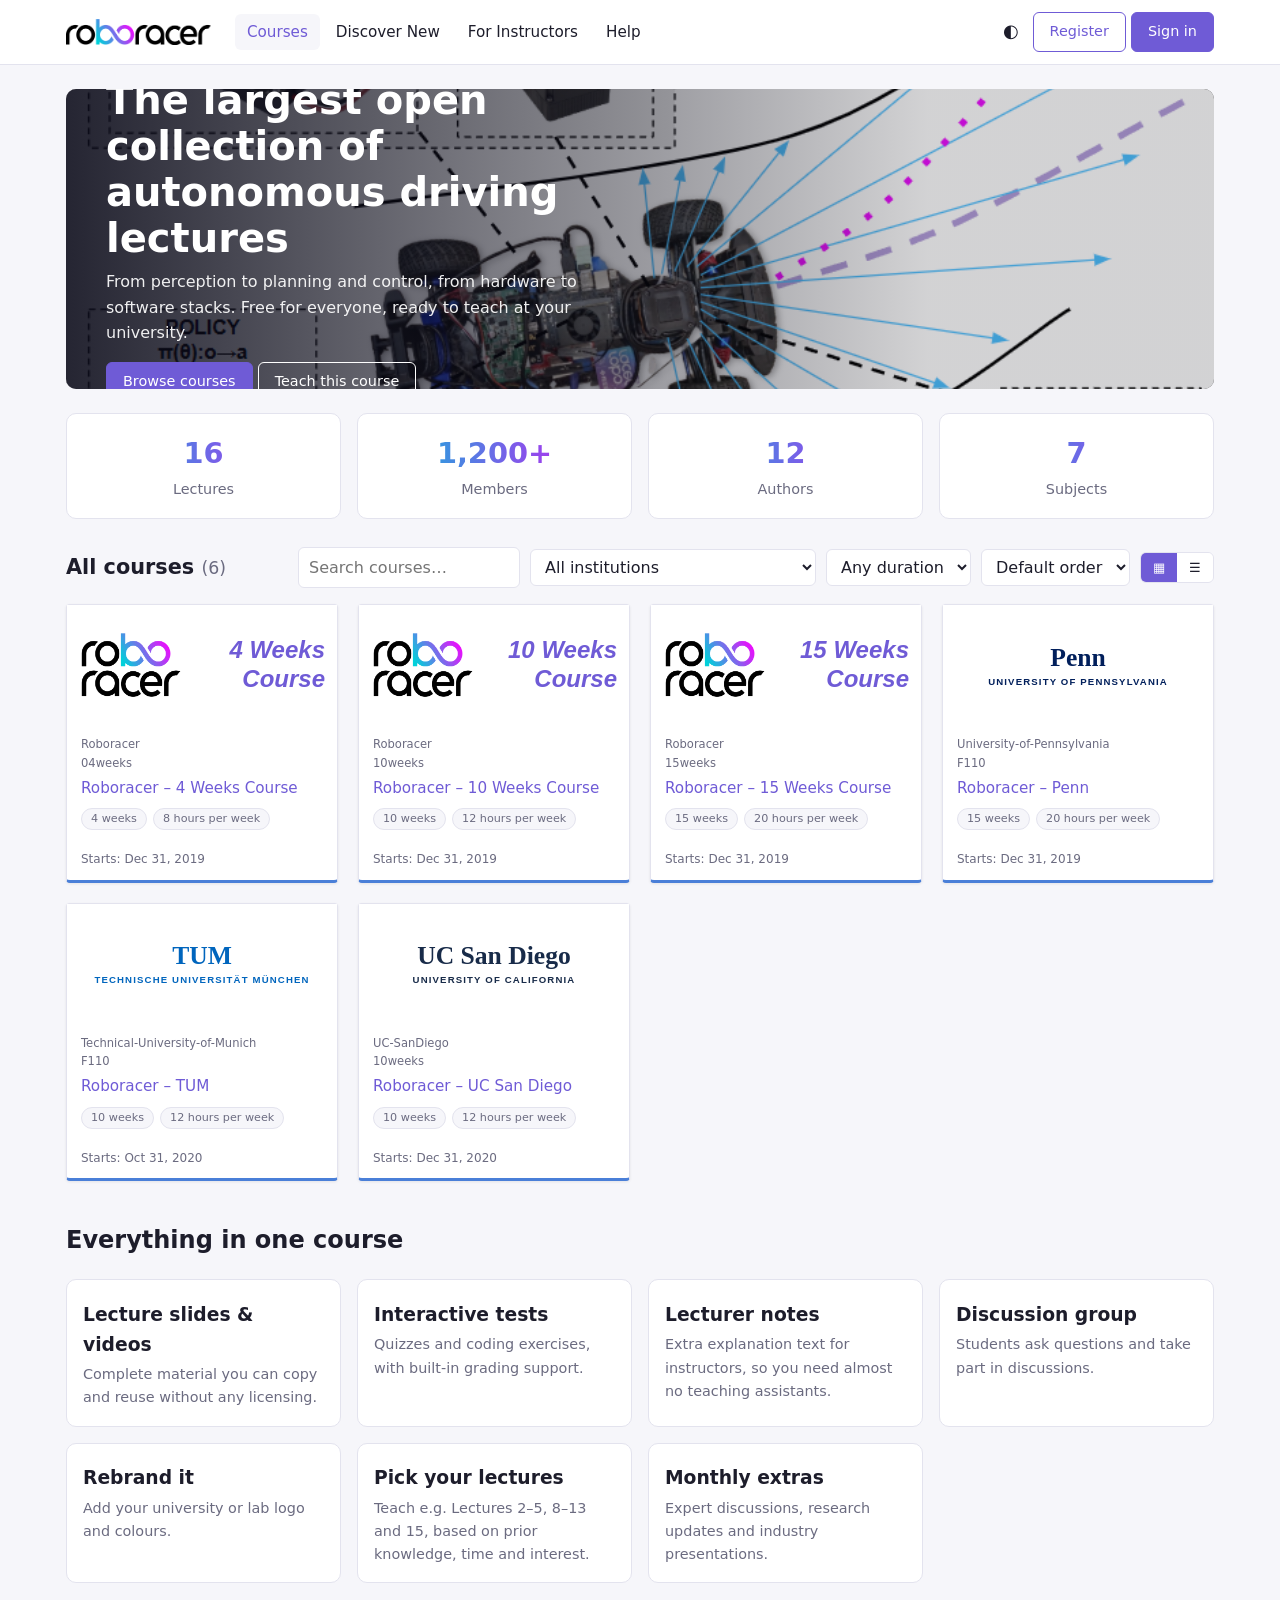
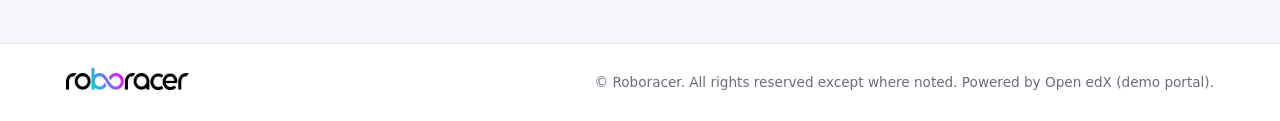
==== index.html @ 8826ccd7 "Add Roboracer LMS portal: catalog, course and instructor pages Co-Authored-By: Claude Sonnet 5 <nore" ====
<!doctype html>
<html lang="en">
<head>
<meta charset="utf-8">
<meta name="viewport" content="width=device-width,initial-scale=1">
<title>Roboracer Courses</title>
<meta name="description" content="Free, open autonomous driving lectures – perception, planning, control and the Roboracer vehicle.">
<link rel="icon" href="assets/logos/RoboRacer_SquareLogo.png">
<link rel="stylesheet" href="assets/css/style.css">
</head>
<body>
<main class="wrap">
  <section class="hero"><div class="hero-img">
    <img src="assets/car.png" alt="Roboracer 1/10th scale autonomous race car on a track">
    <div class="hero-text">
      <h1>The largest open collection of autonomous driving lectures</h1>
      <p>From perception to planning and control, from hardware to software stacks. Free for everyone, ready to teach at your university.</p>
      <div><a class="btn primary" href="#courses">Browse courses</a> <a class="btn" href="instructors.html">Teach this course</a></div>
    </div></div></section>

  <section class="stats" aria-label="Platform statistics">
    <div class="stat"><b data-n="16">0</b><span>Lectures</span></div>
    <div class="stat"><b data-n="1200">0</b><span>Members</span></div>
    <div class="stat"><b data-n="12">0</b><span>Authors</span></div>
    <div class="stat"><b data-n="7">0</b><span>Subjects</span></div>
  </section>

  <section id="courses">
    <div class="toolbar">
      <h2>All courses <small id="count" style="color:var(--muted);font-weight:400"></small></h2>
      <input id="q" type="search" placeholder="Search courses…" aria-label="Search courses">
      <select id="inst" aria-label="Institution"><option value="">All institutions</option></select>
      <select id="dur" aria-label="Duration"><option value="">Any duration</option><option>4</option><option>10</option><option>15</option></select>
      <select id="sort" aria-label="Sort"><option value="def">Default order</option><option value="az">Title A–Z</option><option value="new">Newest start</option></select>
      <div class="seg" role="group" aria-label="View"><button id="vgrid" class="on" title="Grid">▦</button><button id="vlist" title="List">☰</button></div>
    </div>
    <div class="grid" id="grid"></div>
  </section>

  <section class="sect" id="discover">
    <h2>Everything in one course</h2>
    <div class="features">
      <div class="feat"><h3>Lecture slides &amp; videos</h3><p>Complete material you can copy and reuse without any licensing.</p></div>
      <div class="feat"><h3>Interactive tests</h3><p>Quizzes and coding exercises, with built-in grading support.</p></div>
      <div class="feat"><h3>Lecturer notes</h3><p>Extra explanation text for instructors, so you need almost no teaching assistants.</p></div>
      <div class="feat"><h3>Discussion group</h3><p>Students ask questions and take part in discussions.</p></div>
      <div class="feat"><h3>Rebrand it</h3><p>Add your university or lab logo and colours.</p></div>
      <div class="feat"><h3>Pick your lectures</h3><p>Teach e.g. Lectures 2–5, 8–13 and 15, based on prior knowledge, time and interest.</p></div>
      <div class="feat"><h3>Monthly extras</h3><p>Expert discussions, research updates and industry presentations.</p></div>
    </div>
  </section>
</main>
<script src="assets/js/app.js"></script>
<script>
shell("courses");
const grid = $("#grid");
[...new Set(COURSES.map(c => c.org))].forEach(o => $("#inst").insertAdjacentHTML("beforeend", `<option>${o}</option>`));
const dateVal = c => new Date(c.starts).getTime();
function card(c) {
  return `<a class="card" href="course.html?id=${c.id}">${thumb(c)}
    <div class="body">${c.org}<br>${c.code}<span class="t">${c.title}</span>
      <div class="badges"><span class="badge">${c.weeks} weeks</span><span class="badge">${c.effort}</span></div></div>
    <div class="foot"><span>Starts: ${c.starts}</span></div></a>`;
}
function render() {
  const q = $("#q").value.toLowerCase(), i = $("#inst").value, d = $("#dur").value, s = $("#sort").value;
  let l = COURSES.filter(c => (!q || (c.title + c.org + c.blurb).toLowerCase().includes(q)) && (!i || c.org === i) && (!d || c.weeks == d));
  if (s === "az") l.sort((a, b) => a.title.localeCompare(b.title));
  if (s === "new") l.sort((a, b) => dateVal(b) - dateVal(a));
  grid.innerHTML = l.map(card).join("") || `<div class="empty">No courses match your filters.</div>`;
  $("#count").textContent = `(${l.length})`;
}
["q", "inst", "dur", "sort"].forEach(id => $("#" + id).addEventListener("input", render));
const view = v => { grid.classList.toggle("list", v === "list"); $("#vlist").classList.toggle("on", v === "list"); $("#vgrid").classList.toggle("on", v !== "list"); save("view", v); };
$("#vgrid").onclick = () => view("grid"); $("#vlist").onclick = () => view("list");
view(load("view") || "grid"); render();
// animated counters
const io = new IntersectionObserver(es => es.forEach(e => { if (!e.isIntersecting) return; io.unobserve(e.target);
  const n = +e.target.dataset.n; let k = 0; const step = () => { k = Math.min(n, k + Math.ceil(n / 40)); e.target.textContent = k.toLocaleString() + (n >= 1000 && k === n ? "+" : ""); if (k < n) requestAnimationFrame(step); }; step(); }));
$$("[data-n]").forEach(el => io.observe(el));
</script>
</body>
</html>
---- assets/css/style.css ----
:root{--bg:#f6f6fa;--card:#fff;--ink:#1d1d2b;--muted:#6b6b80;--accent:#6f5bd6;--accent2:#00c2d8;--line:#e3e3ee;--blue:#4a7fd8;--logo-filter:none}
@media(prefers-color-scheme:dark){:root:not([data-theme=light]){--bg:#14141d;--card:#1e1e2b;--ink:#ececf5;--muted:#9a9ab0;--line:#2f2f42;--accent:#9585f0;--logo-filter:invert(1) hue-rotate(180deg)}}
:root[data-theme=dark]{--bg:#14141d;--card:#1e1e2b;--ink:#ececf5;--muted:#9a9ab0;--line:#2f2f42;--accent:#9585f0;--logo-filter:invert(1) hue-rotate(180deg)}
*{box-sizing:border-box}html{scroll-behavior:smooth}
body{margin:0;font-family:Inter,system-ui,"Segoe UI",Roboto,sans-serif;background:var(--bg);color:var(--ink);line-height:1.6}
a{color:var(--accent);text-decoration:none}a:hover{text-decoration:underline}
.wrap{max-width:1180px;margin:0 auto;padding:0 16px}
header{background:var(--card);border-bottom:1px solid var(--line);position:sticky;top:0;z-index:20}
.nav{display:flex;align-items:center;gap:24px;height:64px}
.nav .logo img{height:26px;display:block;filter:var(--logo-filter)}
.nav nav{display:flex;gap:4px;flex:1}
.nav nav a{color:var(--ink);padding:6px 12px;border-radius:6px;font-size:.95rem}
.nav nav a.active,.nav nav a:hover{background:var(--bg);text-decoration:none;color:var(--accent)}
.auth{display:flex;gap:8px;align-items:center}
.btn{display:inline-block;border:1px solid var(--accent);color:var(--accent);background:transparent;padding:7px 16px;border-radius:6px;font:inherit;font-size:.9rem;cursor:pointer}
.btn:hover{text-decoration:none;background:var(--bg)}
.btn.primary{background:var(--accent);color:#fff}.btn.primary:hover{opacity:.9;background:var(--accent)}
.icon-btn{border:0;background:none;font-size:1.1rem;cursor:pointer;color:var(--ink)}
.menu-toggle{display:none}
.hero{margin:24px 0}
.hero-img{position:relative;border-radius:10px;overflow:hidden;background:#222}
.hero-img img{width:100%;height:300px;object-fit:cover;display:block;opacity:.9}
.hero-text{position:absolute;inset:0;display:flex;flex-direction:column;justify-content:center;align-items:flex-start;padding:0 40px;color:#fff;background:linear-gradient(90deg,rgba(10,10,25,.88),rgba(10,10,25,.1) 75%)}
.hero-text h1{margin:0 0 8px;font-size:clamp(1.5rem,4vw,2.5rem);line-height:1.15;max-width:560px}
.hero-text p{margin:0 0 16px;max-width:520px;opacity:.92}
.hero-text .btn{color:#fff;border-color:#fff}
.hero-text .btn.primary{background:var(--accent);border-color:var(--accent)}
.stats{display:grid;grid-template-columns:repeat(4,1fr);gap:16px;margin:24px 0}
.stat{background:var(--card);border:1px solid var(--line);border-radius:10px;padding:16px;text-align:center}
.stat b{display:block;font-size:1.8rem;background:linear-gradient(90deg,var(--accent2),#d612f5);-webkit-background-clip:text;background-clip:text;color:transparent}
.stat span{color:var(--muted);font-size:.9rem}
.toolbar{display:flex;flex-wrap:wrap;gap:10px;align-items:center;margin:28px 0 16px}
.toolbar h2{margin:0;flex:1 1 200px;font-size:1.3rem}
input,select,textarea{font:inherit;color:var(--ink);background:var(--card);border:1px solid var(--line);border-radius:6px;padding:7px 10px}
.seg{display:flex;border:1px solid var(--line);border-radius:6px;overflow:hidden}
.seg button{border:0;background:var(--card);color:var(--ink);padding:7px 12px;cursor:pointer}
.seg button.on{background:var(--accent);color:#fff}
.grid{display:grid;grid-template-columns:repeat(auto-fill,minmax(250px,1fr));gap:20px}
.card{background:var(--card);border:1px solid var(--line);border-bottom:3px solid var(--blue);border-radius:4px;display:flex;flex-direction:column;min-height:270px;box-shadow:0 1px 3px rgba(0,0,0,.08);transition:transform .15s,box-shadow .15s;color:var(--ink)}
.card:hover{transform:translateY(-3px);box-shadow:0 8px 20px rgba(0,0,0,.14);text-decoration:none}
.thumb{height:120px;display:flex;align-items:center;justify-content:space-between;padding:8px 12px;overflow:hidden;background:#fff;color:#6f5bd6}
.thumb img{height:104px;width:104px;object-fit:contain}
.thumb .weeks{font:italic 600 1.5rem Montserrat,Inter,sans-serif;text-align:right;line-height:1.2}
.wm{font:700 1.6rem Georgia,serif;width:100%;text-align:center;line-height:1.1}
.wm small{display:block;font:600 .6rem Inter,sans-serif;letter-spacing:.12em;text-transform:uppercase;margin-top:4px}
.body{padding:10px 14px;flex:1;font-size:.72rem;color:var(--muted)}
.body .t{display:block;font-size:.95rem;color:var(--accent);margin-top:4px}
.badges{display:flex;gap:6px;flex-wrap:wrap;margin-top:8px}
.badge{background:var(--bg);border:1px solid var(--line);border-radius:99px;padding:1px 9px;font-size:.7rem}
.foot{padding:10px 14px;font-size:.75rem;color:var(--muted);display:flex;justify-content:space-between}
.grid.list{grid-template-columns:1fr}
.grid.list .card{flex-direction:row;min-height:0;align-items:center}
.grid.list .thumb{width:230px;height:90px;flex:none}.grid.list .thumb img{height:80px;width:80px}
.grid.list .body{flex:1}
.empty{grid-column:1/-1;text-align:center;color:var(--muted);padding:40px}
.sect{margin:40px 0}
.features{display:grid;grid-template-columns:repeat(auto-fit,minmax(220px,1fr));gap:16px}
.feat{background:var(--card);border:1px solid var(--line);border-radius:10px;padding:16px}.feat h3{margin:.2em 0}.feat p{margin:0;color:var(--muted);font-size:.9rem}
.panel{background:var(--card);border:1px solid var(--line);border-radius:10px;padding:20px}
.coursehead{display:flex;gap:24px;align-items:center;justify-content:space-between;flex-wrap:wrap;background:var(--card);border:1px solid var(--line);border-radius:6px;padding:20px;margin-top:20px}
.coursehead h1{margin:0}.coursehead .thumb{border-radius:6px;min-width:260px;justify-content:center}
.layout{display:grid;grid-template-columns:1fr 300px;gap:32px;margin:24px 0}
.tabs{display:flex;gap:4px;border-bottom:1px solid var(--line);margin-bottom:20px;flex-wrap:wrap}
.tabs button{border:0;background:none;color:var(--muted);padding:10px 16px;cursor:pointer;font:inherit;border-bottom:2px solid transparent}
.tabs button.on{color:var(--accent);border-color:var(--accent)}
.tabpane{display:none}.tabpane.on{display:block}
.side dl{margin:0}.side dt{color:var(--muted);font-size:.8rem;margin-top:12px}.side dd{margin:0;font-weight:600}
.acc{border:1px solid var(--line);border-radius:6px;background:var(--card);margin-bottom:8px}
.acc>button{width:100%;text-align:left;border:0;background:none;color:var(--ink);font:inherit;font-weight:600;padding:12px 14px;cursor:pointer;display:flex;justify-content:space-between;gap:12px;align-items:center}
.acc>button::after{content:"\25BE";transition:transform .2s;color:var(--muted)}
.acc.open>button::after{transform:rotate(180deg)}
.acc .in{display:none;padding:0 14px 12px}.acc.open .in{display:block}
.acc ul{margin:0;padding:0;list-style:none}.acc li{padding:6px 0;border-top:1px solid var(--line);display:flex;justify-content:space-between;gap:8px;font-size:.92rem}
.acc li small{color:var(--muted)}
.staff{display:flex;gap:16px;margin-bottom:16px}
.avatar{flex:none;width:72px;height:72px;border-radius:8px;background:linear-gradient(135deg,var(--accent2),#d612f5);color:#fff;display:grid;place-items:center;font-weight:700;font-size:1.3rem}
.staff p{margin:.2em 0;font-size:.9rem;color:var(--muted)}
.progress{height:8px;background:var(--line);border-radius:99px;overflow:hidden}.progress i{display:block;height:100%;background:linear-gradient(90deg,var(--accent2),#d612f5)}
.steps{counter-reset:s}.steps .acc>button::before{counter-increment:s;content:counter(s);background:var(--accent);color:#fff;border-radius:50%;width:26px;height:26px;display:grid;place-items:center;flex:none;font-size:.85rem}
.steps .acc>button{justify-content:flex-start}.steps .acc>button::after{margin-left:auto}
pre.mail{white-space:pre-wrap;background:var(--bg);border:1px solid var(--line);border-radius:6px;padding:14px;font:inherit;font-size:.9rem}
.modal{position:fixed;inset:0;background:rgba(0,0,0,.5);display:none;place-items:center;z-index:50;padding:16px}.modal.open{display:grid}
.modal form{background:var(--card);border-radius:10px;padding:24px;width:100%;max-width:380px;display:grid;gap:10px}
.modal h3{margin:0}.modal label{font-size:.85rem;color:var(--muted)}.modal input{width:100%}
.toast{position:fixed;bottom:20px;left:50%;transform:translateX(-50%);background:#222;color:#fff;padding:10px 18px;border-radius:8px;opacity:0;pointer-events:none;transition:opacity .2s;z-index:60}.toast.show{opacity:1}
footer{border-top:1px solid var(--line);margin-top:60px;padding:24px 0;color:var(--muted);font-size:.85rem;background:var(--card)}
footer .wrap{display:flex;justify-content:space-between;gap:12px;flex-wrap:wrap;align-items:center}
footer img{height:22px;filter:var(--logo-filter)}
@media(max-width:800px){.stats{grid-template-columns:repeat(2,1fr)}.layout{grid-template-columns:1fr}.menu-toggle{display:block}
.nav nav{display:none;position:absolute;top:64px;left:0;right:0;background:var(--card);flex-direction:column;padding:8px 16px;border-bottom:1px solid var(--line)}.nav nav.open{display:flex}.nav .auth{margin-left:auto}
.hero-text{padding:0 20px}.grid.list .card{flex-direction:column;align-items:stretch}.grid.list .thumb{width:auto}}
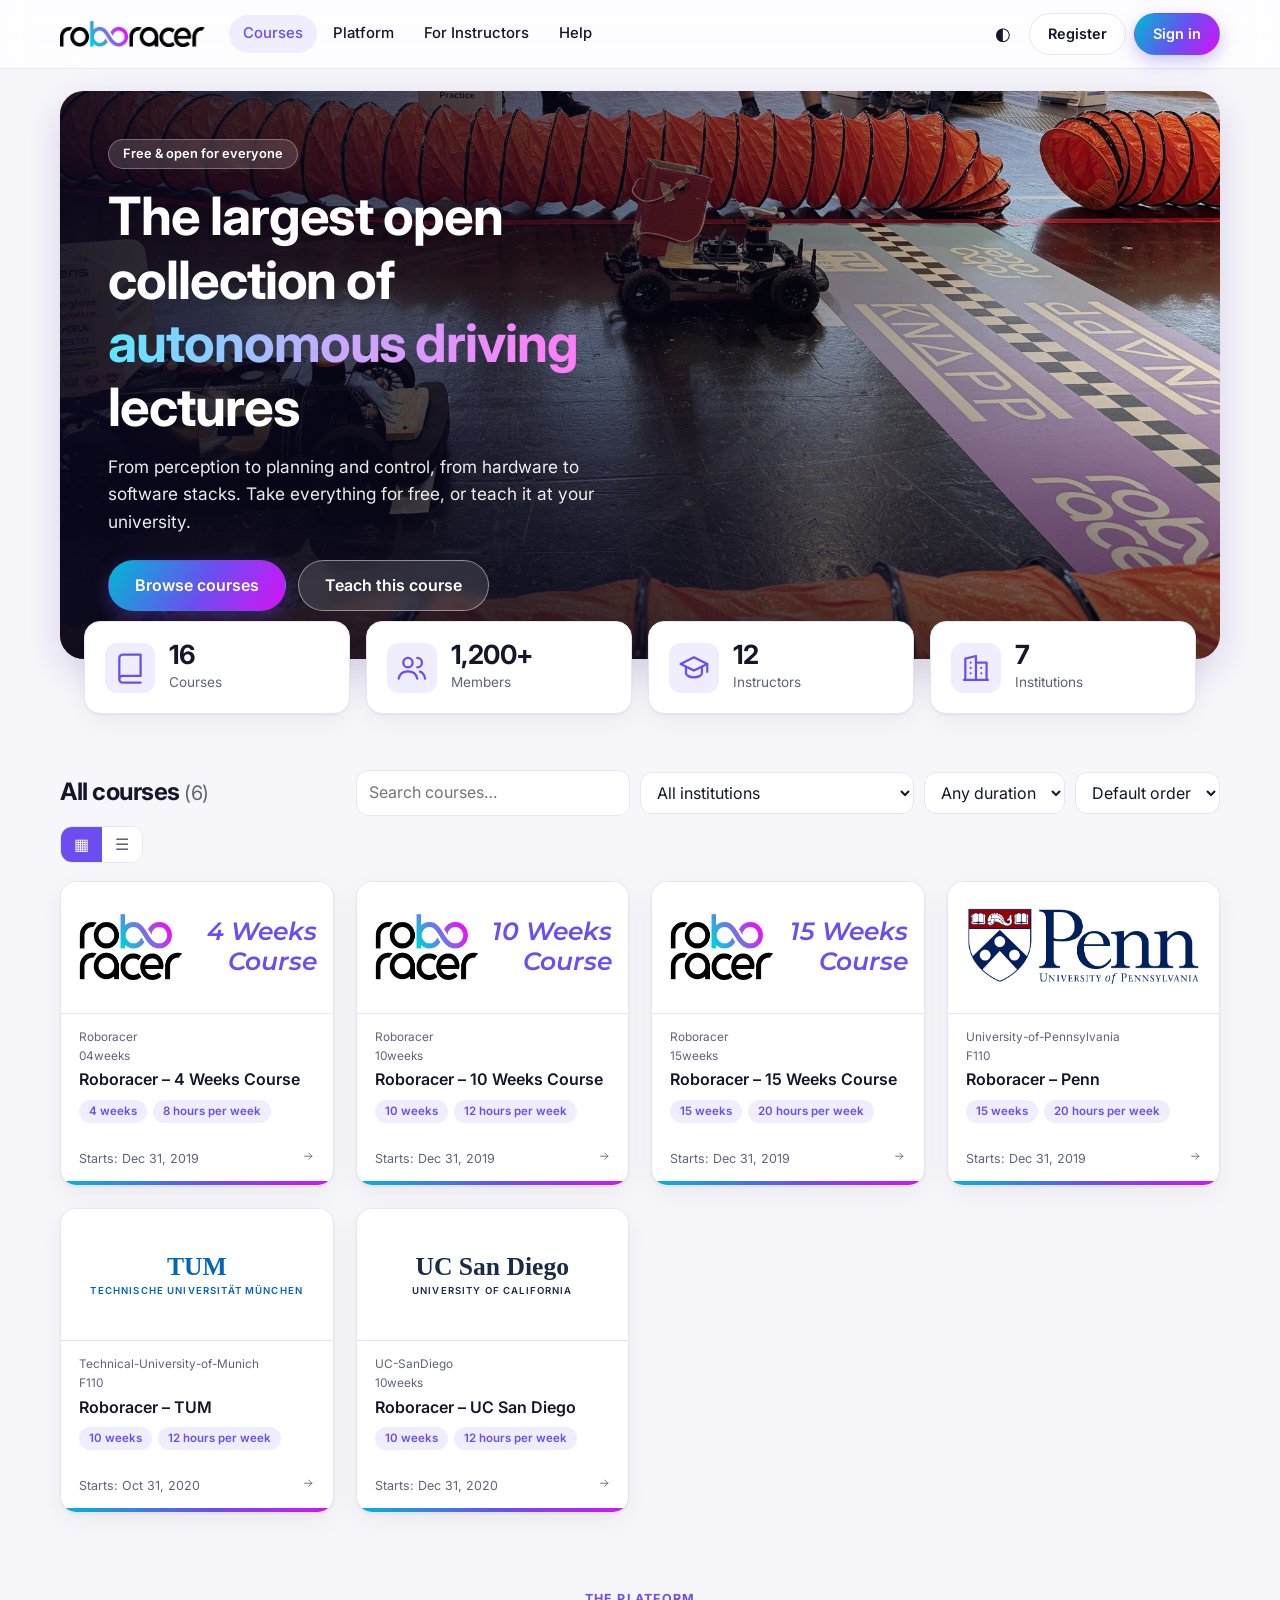
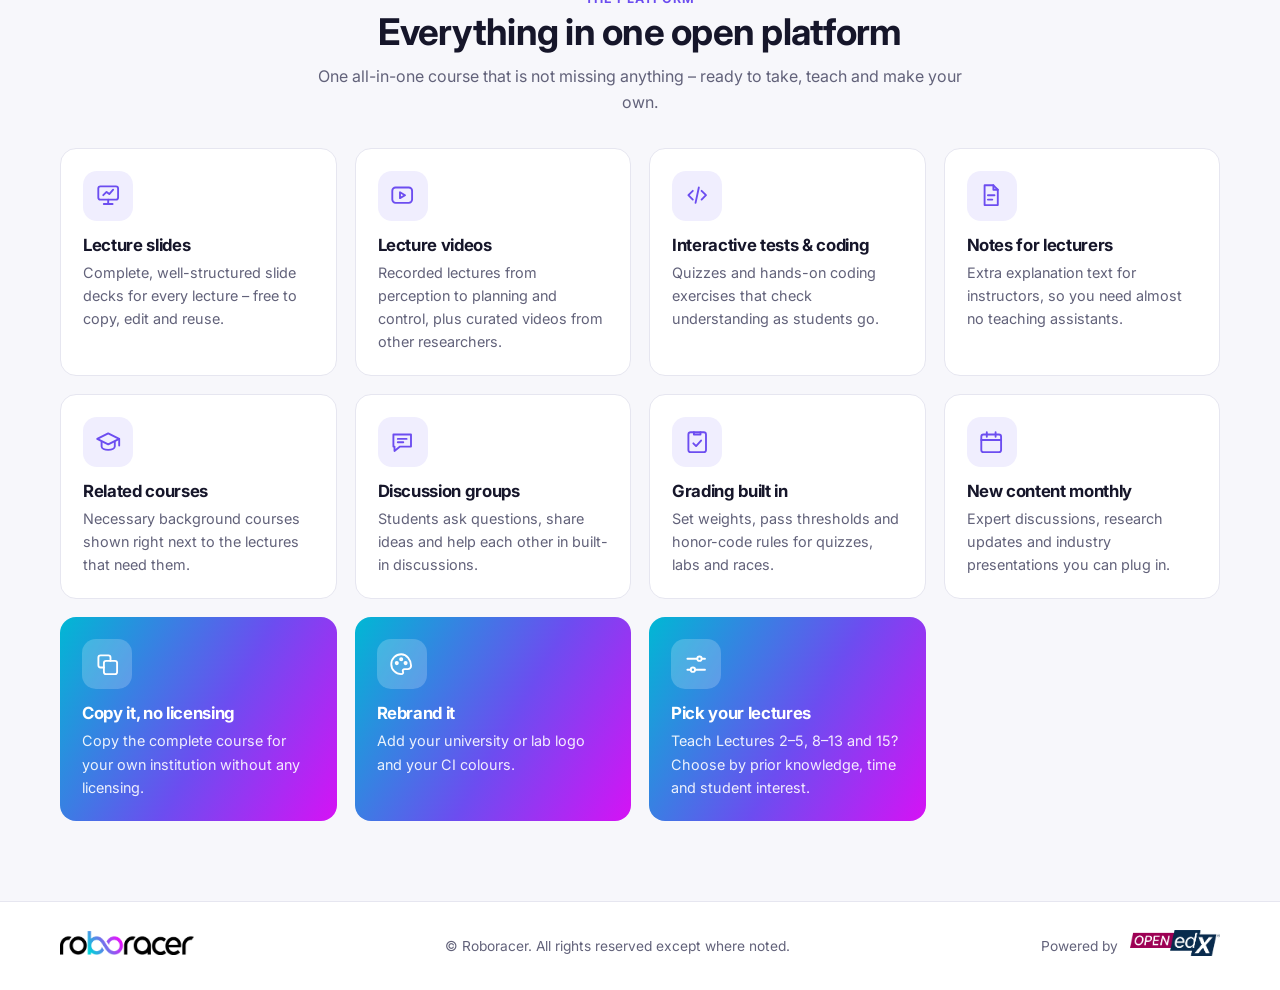
==== commit e274bbf1: "Modernize design; new instructor guide + planner dashboard; role-based sign-in; assets Co-Authored-B" ====
--- a/index.html
+++ b/index.html
@@ -6,23 +6,29 @@
 <title>Roboracer Courses</title>
 <meta name="description" content="Free, open autonomous driving lectures – perception, planning, control and the Roboracer vehicle.">
 <link rel="icon" href="assets/logos/RoboRacer_SquareLogo.png">
+<link rel="preconnect" href="https://fonts.googleapis.com"><link rel="preconnect" href="https://fonts.gstatic.com" crossorigin>
+<link href="https://fonts.googleapis.com/css2?family=Inter:wght@400;500;600;700;800&family=Montserrat:ital,wght@1,600&display=swap" rel="stylesheet">
 <link rel="stylesheet" href="assets/css/style.css">
 </head>
 <body>
 <main class="wrap">
   <section class="hero"><div class="hero-img">
-    <img src="assets/car.png" alt="Roboracer 1/10th scale autonomous race car on a track">
     <div class="hero-text">
-      <h1>The largest open collection of autonomous driving lectures</h1>
-      <p>From perception to planning and control, from hardware to software stacks. Free for everyone, ready to teach at your university.</p>
-      <div><a class="btn primary" href="#courses">Browse courses</a> <a class="btn" href="instructors.html">Teach this course</a></div>
+      <span class="eyebrow">Free &amp; open for everyone</span>
+      <h1>The largest open collection of <span>autonomous driving</span> lectures</h1>
+      <p>From perception to planning and control, from hardware to software stacks. Take everything for free, or teach it at your university.</p>
+      <div class="row"><a class="btn primary lg" href="#courses">Browse courses</a><a class="btn ghost lg" href="instructors.html">Teach this course</a></div>
     </div></div></section>
 
   <section class="stats" aria-label="Platform statistics">
-    <div class="stat"><b data-n="16">0</b><span>Lectures</span></div>
-    <div class="stat"><b data-n="1200">0</b><span>Members</span></div>
-    <div class="stat"><b data-n="12">0</b><span>Authors</span></div>
-    <div class="stat"><b data-n="7">0</b><span>Subjects</span></div>
+    <div class="stat"><div><b data-n="16">0</b><span>Courses</span></div></div>
+    <div class="stat"><div><b data-n="1200">0</b><span>Members</span></div></div>
+    <div class="stat"><div><b data-n="12">0</b><span>Instructors</span></div></div>
+    <div class="stat"><div><b data-n="7">0</b><span>Institutions</span></div></div>
+  </section>
+
+  <section id="mycourses" hidden style="margin-top:56px">
+    <h2 style="margin:0 0 16px;font-size:1.5rem">My courses</h2><div class="mc" id="mc"></div>
   </section>
 
   <section id="courses">
@@ -30,41 +36,48 @@
       <h2>All courses <small id="count" style="color:var(--muted);font-weight:400"></small></h2>
       <input id="q" type="search" placeholder="Search courses…" aria-label="Search courses">
       <select id="inst" aria-label="Institution"><option value="">All institutions</option></select>
-      <select id="dur" aria-label="Duration"><option value="">Any duration</option><option>4</option><option>10</option><option>15</option></select>
+      <select id="dur" aria-label="Duration"><option value="">Any duration</option><option value="4">4 weeks</option><option value="10">10 weeks</option><option value="15">15 weeks</option></select>
       <select id="sort" aria-label="Sort"><option value="def">Default order</option><option value="az">Title A–Z</option><option value="new">Newest start</option></select>
-      <div class="seg" role="group" aria-label="View"><button id="vgrid" class="on" title="Grid">▦</button><button id="vlist" title="List">☰</button></div>
+      <div class="seg" role="group" aria-label="View"><button id="vgrid" class="on" title="Grid view" aria-label="Grid view">▦</button><button id="vlist" title="List view" aria-label="List view">☰</button></div>
     </div>
     <div class="grid" id="grid"></div>
   </section>
 
   <section class="sect" id="discover">
-    <h2>Everything in one course</h2>
-    <div class="features">
-      <div class="feat"><h3>Lecture slides &amp; videos</h3><p>Complete material you can copy and reuse without any licensing.</p></div>
-      <div class="feat"><h3>Interactive tests</h3><p>Quizzes and coding exercises, with built-in grading support.</p></div>
-      <div class="feat"><h3>Lecturer notes</h3><p>Extra explanation text for instructors, so you need almost no teaching assistants.</p></div>
-      <div class="feat"><h3>Discussion group</h3><p>Students ask questions and take part in discussions.</p></div>
-      <div class="feat"><h3>Rebrand it</h3><p>Add your university or lab logo and colours.</p></div>
-      <div class="feat"><h3>Pick your lectures</h3><p>Teach e.g. Lectures 2–5, 8–13 and 15, based on prior knowledge, time and interest.</p></div>
-      <div class="feat"><h3>Monthly extras</h3><p>Expert discussions, research updates and industry presentations.</p></div>
-    </div>
+    <div class="sect-head"><span class="kicker">The platform</span><h2>Everything in one open platform</h2>
+      <p>One all-in-one course that is not missing anything – ready to take, teach and make your own.</p></div>
+    <div class="features" id="features"></div>
   </section>
 </main>
 <script src="assets/js/app.js"></script>
 <script>
 shell("courses");
+const STATS = ["book", "users", "cap", "building"];
+$$(".stat").forEach((s, i) => s.insertAdjacentHTML("afterbegin", ic(STATS[i])));
+const FEATS = [
+  ["slides", "Lecture slides", "Complete, well-structured slide decks for every lecture – free to copy, edit and reuse."],
+  ["video", "Lecture videos", "Recorded lectures from perception to planning and control, plus curated videos from other researchers."],
+  ["code", "Interactive tests & coding", "Quizzes and hands-on coding exercises that check understanding as students go."],
+  ["notes", "Notes for lecturers", "Extra explanation text for instructors, so you need almost no teaching assistants."],
+  ["cap", "Related courses", "Necessary background courses shown right next to the lectures that need them."],
+  ["chat", "Discussion groups", "Students ask questions, share ideas and help each other in built-in discussions."],
+  ["grade", "Grading built in", "Set weights, pass thresholds and honor-code rules for quizzes, labs and races."],
+  ["calendar", "New content monthly", "Expert discussions, research updates and industry presentations you can plug in."],
+];
+const HL = [["copy", "Copy it, no licensing", "Copy the complete course for your own institution without any licensing."], ["palette", "Rebrand it", "Add your university or lab logo and your CI colours."], ["sliders", "Pick your lectures", "Teach Lectures 2–5, 8–13 and 15? Choose by prior knowledge, time and student interest."]];
+$("#features").innerHTML = FEATS.map(f => `<div class="feat"><div class="ico">${ic(f[0])}</div><h3>${f[1]}</h3><p>${f[2]}</p></div>`).join("") +
+  HL.map(f => `<div class="feat hl"><div class="ico">${ic(f[0])}</div><h3>${f[1]}</h3><p>${f[2]}</p></div>`).join("");
+
 const grid = $("#grid");
-[...new Set(COURSES.map(c => c.org))].forEach(o => $("#inst").insertAdjacentHTML("beforeend", `<option>${o}</option>`));
+[...new Set(COURSES.map(c => c.org))].forEach(o => $("#inst").insertAdjacentHTML("beforeend", `<option value="${o}">${o.replace(/-/g, " ")}</option>`));
 const dateVal = c => new Date(c.starts).getTime();
-function card(c) {
-  return `<a class="card" href="course.html?id=${c.id}">${thumb(c)}
-    <div class="body">${c.org}<br>${c.code}<span class="t">${c.title}</span>
-      <div class="badges"><span class="badge">${c.weeks} weeks</span><span class="badge">${c.effort}</span></div></div>
-    <div class="foot"><span>Starts: ${c.starts}</span></div></a>`;
-}
+const card = c => `<a class="card" href="course.html?id=${c.id}">${thumb(c)}
+  <div class="body">${c.org}<br>${c.code}<span class="t">${c.title}</span>
+    <div class="badges"><span class="badge">${c.weeks} weeks</span><span class="badge">${c.effort}</span></div></div>
+  <div class="foot"><span>Starts: ${c.starts}</span><span>${ic("arrow")}</span></div></a>`;
 function render() {
   const q = $("#q").value.toLowerCase(), i = $("#inst").value, d = $("#dur").value, s = $("#sort").value;
-  let l = COURSES.filter(c => (!q || (c.title + c.org + c.blurb).toLowerCase().includes(q)) && (!i || c.org === i) && (!d || c.weeks == d));
+  const l = COURSES.filter(c => (!q || (c.title + c.org + c.blurb).toLowerCase().includes(q)) && (!i || c.org === i) && (!d || c.weeks == d));
   if (s === "az") l.sort((a, b) => a.title.localeCompare(b.title));
   if (s === "new") l.sort((a, b) => dateVal(b) - dateVal(a));
   grid.innerHTML = l.map(card).join("") || `<div class="empty">No courses match your filters.</div>`;
@@ -74,7 +87,15 @@
 const view = v => { grid.classList.toggle("list", v === "list"); $("#vlist").classList.toggle("on", v === "list"); $("#vgrid").classList.toggle("on", v !== "list"); save("view", v); };
 $("#vgrid").onclick = () => view("grid"); $("#vlist").onclick = () => view("list");
 view(load("view") || "grid"); render();
-// animated counters
+
+function myCourses() {
+  const u = user(), ids = (load("enrolled") || "").split(",").filter(Boolean), l = COURSES.filter(c => ids.includes(c.id));
+  $("#mycourses").hidden = !(u && l.length);
+  $("#mc").innerHTML = l.map(c => { const n = (load("done-" + c.id) || "").split("|").filter(Boolean).length, t = lectureCount(c), p = Math.round(100 * n / t);
+    return `<div class="row">${thumb(c)}<div><b>${c.title}</b><div class="progress" style="margin:8px 0 4px"><i style="width:${p}%"></i></div><small style="color:var(--muted)">${n} of ${t} units · ${p}%</small></div><a class="btn sm primary" href="course.html?id=${c.id}">Continue</a></div>`; }).join("");
+}
+myCourses(); document.addEventListener("authchange", myCourses);
+
 const io = new IntersectionObserver(es => es.forEach(e => { if (!e.isIntersecting) return; io.unobserve(e.target);
   const n = +e.target.dataset.n; let k = 0; const step = () => { k = Math.min(n, k + Math.ceil(n / 40)); e.target.textContent = k.toLocaleString() + (n >= 1000 && k === n ? "+" : ""); if (k < n) requestAnimationFrame(step); }; step(); }));
 $$("[data-n]").forEach(el => io.observe(el));
--- a/assets/css/style.css
+++ b/assets/css/style.css
@@ -1,91 +1,214 @@
-:root{--bg:#f6f6fa;--card:#fff;--ink:#1d1d2b;--muted:#6b6b80;--accent:#6f5bd6;--accent2:#00c2d8;--line:#e3e3ee;--blue:#4a7fd8;--logo-filter:none}
-@media(prefers-color-scheme:dark){:root:not([data-theme=light]){--bg:#14141d;--card:#1e1e2b;--ink:#ececf5;--muted:#9a9ab0;--line:#2f2f42;--accent:#9585f0;--logo-filter:invert(1) hue-rotate(180deg)}}
-:root[data-theme=dark]{--bg:#14141d;--card:#1e1e2b;--ink:#ececf5;--muted:#9a9ab0;--line:#2f2f42;--accent:#9585f0;--logo-filter:invert(1) hue-rotate(180deg)}
-*{box-sizing:border-box}html{scroll-behavior:smooth}
-body{margin:0;font-family:Inter,system-ui,"Segoe UI",Roboto,sans-serif;background:var(--bg);color:var(--ink);line-height:1.6}
+:root{--bg:#f7f7fb;--card:#fff;--ink:#16162a;--muted:#62627a;--accent:#6c4df0;--accent2:#00b8d4;--accent3:#d612f5;--line:#e6e6f0;--soft:#f0eefe;--shadow:0 1px 2px rgba(20,20,50,.06),0 8px 24px rgba(20,20,50,.06);--shadow-lg:0 12px 40px rgba(60,40,140,.18);--grad:linear-gradient(120deg,var(--accent2),var(--accent) 55%,var(--accent3));--logo-filter:none;--glass:rgba(255,255,255,.78);--r:16px}
+@media(prefers-color-scheme:dark){:root:not([data-theme=light]){--bg:#0e0e18;--card:#181826;--ink:#ececf8;--muted:#9c9cb6;--line:#2a2a40;--soft:#22203a;--accent:#8c78ff;--shadow:0 1px 2px rgba(0,0,0,.4),0 8px 24px rgba(0,0,0,.3);--logo-filter:invert(1) hue-rotate(180deg);--glass:rgba(24,24,38,.78)}}
+:root[data-theme=dark]{--bg:#0e0e18;--card:#181826;--ink:#ececf8;--muted:#9c9cb6;--line:#2a2a40;--soft:#22203a;--accent:#8c78ff;--shadow:0 1px 2px rgba(0,0,0,.4),0 8px 24px rgba(0,0,0,.3);--logo-filter:invert(1) hue-rotate(180deg);--glass:rgba(24,24,38,.78)}
+*{box-sizing:border-box}html{scroll-behavior:smooth;scroll-padding-top:80px}
+body{margin:0;font-family:Inter,system-ui,"Segoe UI",Roboto,sans-serif;background:var(--bg);color:var(--ink);line-height:1.6;-webkit-font-smoothing:antialiased}
+h1,h2,h3{line-height:1.2;letter-spacing:-.02em}
 a{color:var(--accent);text-decoration:none}a:hover{text-decoration:underline}
-.wrap{max-width:1180px;margin:0 auto;padding:0 16px}
-header{background:var(--card);border-bottom:1px solid var(--line);position:sticky;top:0;z-index:20}
-.nav{display:flex;align-items:center;gap:24px;height:64px}
+.wrap{max-width:1200px;margin:0 auto;padding:0 20px}
+.ic{width:1em;height:1em;stroke:currentColor;fill:none;stroke-width:1.7;stroke-linecap:round;stroke-linejoin:round;flex:none}
+/* header */
+header{background:var(--glass);backdrop-filter:saturate(1.6) blur(14px);-webkit-backdrop-filter:saturate(1.6) blur(14px);border-bottom:1px solid var(--line);position:sticky;top:0;z-index:30}
+.nav{display:flex;align-items:center;gap:24px;height:68px}
 .nav .logo img{height:26px;display:block;filter:var(--logo-filter)}
-.nav nav{display:flex;gap:4px;flex:1}
-.nav nav a{color:var(--ink);padding:6px 12px;border-radius:6px;font-size:.95rem}
-.nav nav a.active,.nav nav a:hover{background:var(--bg);text-decoration:none;color:var(--accent)}
+.nav nav{display:flex;gap:2px;flex:1}
+.nav nav a{color:var(--ink);padding:7px 14px;border-radius:99px;font-size:.93rem;font-weight:500}
+.nav nav a.active{background:var(--soft);color:var(--accent)}
+.nav nav a:hover{text-decoration:none;background:var(--soft)}
 .auth{display:flex;gap:8px;align-items:center}
-.btn{display:inline-block;border:1px solid var(--accent);color:var(--accent);background:transparent;padding:7px 16px;border-radius:6px;font:inherit;font-size:.9rem;cursor:pointer}
-.btn:hover{text-decoration:none;background:var(--bg)}
-.btn.primary{background:var(--accent);color:#fff}.btn.primary:hover{opacity:.9;background:var(--accent)}
-.icon-btn{border:0;background:none;font-size:1.1rem;cursor:pointer;color:var(--ink)}
+.who{display:flex;align-items:center;gap:8px;font-size:.88rem;font-weight:500}
+.who i{font-style:normal;width:30px;height:30px;border-radius:50%;background:var(--grad);color:#fff;display:grid;place-items:center;font-weight:700}
+.who em{font-style:normal;background:var(--soft);color:var(--accent);border-radius:99px;padding:1px 9px;font-size:.72rem}
+.btn{display:inline-flex;align-items:center;gap:8px;justify-content:center;border:1.5px solid var(--line);color:var(--ink);background:var(--card);padding:8px 18px;border-radius:99px;font:inherit;font-size:.9rem;font-weight:600;cursor:pointer;transition:transform .15s,box-shadow .15s,border-color .15s}
+.btn:hover{text-decoration:none;border-color:var(--accent);transform:translateY(-1px)}
+.btn.primary{background:var(--grad);color:#fff;border-color:transparent;box-shadow:0 6px 18px rgba(108,77,240,.35)}
+.btn.primary:hover{box-shadow:0 10px 26px rgba(108,77,240,.45)}
+.btn.ghost{background:rgba(255,255,255,.12);color:#fff;border-color:rgba(255,255,255,.45);backdrop-filter:blur(6px)}
+.btn.lg{padding:12px 26px;font-size:1rem}.btn.sm{padding:5px 12px;font-size:.8rem}
+.icon-btn{border:0;background:none;font-size:1.15rem;cursor:pointer;color:var(--ink);display:grid;place-items:center;width:36px;height:36px;border-radius:50%}
+.icon-btn:hover{background:var(--soft)}
 .menu-toggle{display:none}
-.hero{margin:24px 0}
-.hero-img{position:relative;border-radius:10px;overflow:hidden;background:#222}
-.hero-img img{width:100%;height:300px;object-fit:cover;display:block;opacity:.9}
-.hero-text{position:absolute;inset:0;display:flex;flex-direction:column;justify-content:center;align-items:flex-start;padding:0 40px;color:#fff;background:linear-gradient(90deg,rgba(10,10,25,.88),rgba(10,10,25,.1) 75%)}
-.hero-text h1{margin:0 0 8px;font-size:clamp(1.5rem,4vw,2.5rem);line-height:1.15;max-width:560px}
-.hero-text p{margin:0 0 16px;max-width:520px;opacity:.92}
-.hero-text .btn{color:#fff;border-color:#fff}
-.hero-text .btn.primary{background:var(--accent);border-color:var(--accent)}
-.stats{display:grid;grid-template-columns:repeat(4,1fr);gap:16px;margin:24px 0}
-.stat{background:var(--card);border:1px solid var(--line);border-radius:10px;padding:16px;text-align:center}
-.stat b{display:block;font-size:1.8rem;background:linear-gradient(90deg,var(--accent2),#d612f5);-webkit-background-clip:text;background-clip:text;color:transparent}
-.stat span{color:var(--muted);font-size:.9rem}
-.toolbar{display:flex;flex-wrap:wrap;gap:10px;align-items:center;margin:28px 0 16px}
-.toolbar h2{margin:0;flex:1 1 200px;font-size:1.3rem}
-input,select,textarea{font:inherit;color:var(--ink);background:var(--card);border:1px solid var(--line);border-radius:6px;padding:7px 10px}
-.seg{display:flex;border:1px solid var(--line);border-radius:6px;overflow:hidden}
-.seg button{border:0;background:var(--card);color:var(--ink);padding:7px 12px;cursor:pointer}
+/* hero */
+.hero{margin:22px 0 0}
+.hero-img{position:relative;border-radius:24px;overflow:hidden;min-height:440px;background:#111 url(../logos/hero.jpg) center/cover;display:flex;align-items:flex-end;box-shadow:var(--shadow-lg)}
+.hero-img::before{content:"";position:absolute;inset:0;background:linear-gradient(90deg,rgba(9,8,28,.9) 0%,rgba(9,8,28,.55) 50%,rgba(9,8,28,.05) 100%),linear-gradient(0deg,rgba(9,8,28,.6),transparent 50%)}
+.hero-text{position:relative;padding:48px;color:#fff;max-width:680px}
+.eyebrow{display:inline-flex;gap:8px;align-items:center;background:rgba(255,255,255,.14);border:1px solid rgba(255,255,255,.3);backdrop-filter:blur(6px);padding:4px 14px;border-radius:99px;font-size:.8rem;font-weight:600;margin-bottom:16px}
+.hero-text h1{margin:0 0 14px;font-size:clamp(2rem,5vw,3.3rem)}
+.hero-text h1 span{background:linear-gradient(90deg,#5ee7ff,#c9a7ff,#ff7bf5);-webkit-background-clip:text;background-clip:text;color:transparent}
+.hero-text p{margin:0 0 24px;font-size:1.08rem;opacity:.92;max-width:540px}
+.hero-text .row{display:flex;gap:12px;flex-wrap:wrap}
+.stats{display:grid;grid-template-columns:repeat(4,1fr);gap:16px;margin:-38px 24px 0;position:relative;z-index:2}
+.stat{background:var(--card);border:1px solid var(--line);border-radius:var(--r);padding:18px 20px;box-shadow:var(--shadow);display:flex;gap:14px;align-items:center}
+.stat .ic{font-size:1.9rem;color:var(--accent);background:var(--soft);padding:9px;border-radius:12px;box-sizing:content-box;width:1.05em;height:1.05em}
+.stat b{display:block;font-size:1.65rem;line-height:1.1;letter-spacing:-.02em}
+.stat span{color:var(--muted);font-size:.85rem}
+/* sections */
+.sect{margin:72px 0}
+.sect-head{text-align:center;max-width:680px;margin:0 auto 32px}
+.sect-head h2{font-size:clamp(1.6rem,3.4vw,2.3rem);margin:0 0 10px}
+.sect-head p{color:var(--muted);margin:0}
+.kicker{color:var(--accent);font-weight:700;font-size:.78rem;letter-spacing:.1em;text-transform:uppercase}
+.toolbar{display:flex;flex-wrap:wrap;gap:10px;align-items:center;margin:56px 0 18px}
+.toolbar h2{margin:0;flex:1 1 200px;font-size:1.5rem}
+input,select,textarea{font:inherit;color:var(--ink);background:var(--card);border:1.5px solid var(--line);border-radius:12px;padding:9px 12px;transition:border-color .15s,box-shadow .15s}
+input:focus,select:focus,textarea:focus{outline:0;border-color:var(--accent);box-shadow:0 0 0 3px rgba(108,77,240,.18)}
+input[type=range]{padding:0;accent-color:var(--accent);width:100%}input[type=checkbox]{accent-color:var(--accent)}
+input[type=color]{padding:2px;height:40px;width:60px;cursor:pointer}
+.seg{display:flex;border:1.5px solid var(--line);border-radius:12px;overflow:hidden}
+.seg button{border:0;background:var(--card);color:var(--muted);padding:8px 13px;cursor:pointer;font-size:1rem;display:grid;place-items:center}
 .seg button.on{background:var(--accent);color:#fff}
-.grid{display:grid;grid-template-columns:repeat(auto-fill,minmax(250px,1fr));gap:20px}
-.card{background:var(--card);border:1px solid var(--line);border-bottom:3px solid var(--blue);border-radius:4px;display:flex;flex-direction:column;min-height:270px;box-shadow:0 1px 3px rgba(0,0,0,.08);transition:transform .15s,box-shadow .15s;color:var(--ink)}
-.card:hover{transform:translateY(-3px);box-shadow:0 8px 20px rgba(0,0,0,.14);text-decoration:none}
-.thumb{height:120px;display:flex;align-items:center;justify-content:space-between;padding:8px 12px;overflow:hidden;background:#fff;color:#6f5bd6}
-.thumb img{height:104px;width:104px;object-fit:contain}
-.thumb .weeks{font:italic 600 1.5rem Montserrat,Inter,sans-serif;text-align:right;line-height:1.2}
+.grid{display:grid;grid-template-columns:repeat(auto-fill,minmax(260px,1fr));gap:22px}
+.card{background:var(--card);border:1px solid var(--line);border-radius:var(--r);display:flex;flex-direction:column;min-height:280px;box-shadow:var(--shadow);transition:transform .2s,box-shadow .2s;color:var(--ink);overflow:hidden;position:relative}
+.card::after{content:"";position:absolute;left:0;right:0;bottom:0;height:4px;background:var(--grad)}
+.card:hover{transform:translateY(-5px);box-shadow:var(--shadow-lg);text-decoration:none}
+.thumb{height:132px;display:flex;align-items:center;justify-content:space-between;padding:10px 16px;overflow:hidden;background:#fff;color:#6c4df0;border-bottom:1px solid var(--line)}
+.thumb img.sq{height:108px;width:108px;object-fit:contain}
+.thumb img.uni{width:100%;height:100%;object-fit:contain}
+.thumb .weeks{font:italic 600 1.55rem Montserrat,Inter,sans-serif;text-align:right;line-height:1.2}
 .wm{font:700 1.6rem Georgia,serif;width:100%;text-align:center;line-height:1.1}
 .wm small{display:block;font:600 .6rem Inter,sans-serif;letter-spacing:.12em;text-transform:uppercase;margin-top:4px}
-.body{padding:10px 14px;flex:1;font-size:.72rem;color:var(--muted)}
-.body .t{display:block;font-size:.95rem;color:var(--accent);margin-top:4px}
-.badges{display:flex;gap:6px;flex-wrap:wrap;margin-top:8px}
-.badge{background:var(--bg);border:1px solid var(--line);border-radius:99px;padding:1px 9px;font-size:.7rem}
-.foot{padding:10px 14px;font-size:.75rem;color:var(--muted);display:flex;justify-content:space-between}
+.body{padding:14px 18px;flex:1;font-size:.74rem;color:var(--muted)}
+.body .t{display:block;font-size:1rem;font-weight:600;color:var(--ink);margin:4px 0 2px;line-height:1.3}
+.badges{display:flex;gap:6px;flex-wrap:wrap;margin-top:10px}
+.badge{background:var(--soft);color:var(--accent);border-radius:99px;padding:2px 10px;font-size:.72rem;font-weight:600}
+.foot{padding:12px 18px 16px;font-size:.78rem;color:var(--muted);display:flex;justify-content:space-between}
 .grid.list{grid-template-columns:1fr}
 .grid.list .card{flex-direction:row;min-height:0;align-items:center}
-.grid.list .thumb{width:230px;height:90px;flex:none}.grid.list .thumb img{height:80px;width:80px}
+.grid.list .thumb{width:250px;height:100px;flex:none;border:0}.grid.list .thumb img.sq{height:84px;width:84px}
 .grid.list .body{flex:1}
 .empty{grid-column:1/-1;text-align:center;color:var(--muted);padding:40px}
-.sect{margin:40px 0}
-.features{display:grid;grid-template-columns:repeat(auto-fit,minmax(220px,1fr));gap:16px}
-.feat{background:var(--card);border:1px solid var(--line);border-radius:10px;padding:16px}.feat h3{margin:.2em 0}.feat p{margin:0;color:var(--muted);font-size:.9rem}
-.panel{background:var(--card);border:1px solid var(--line);border-radius:10px;padding:20px}
-.coursehead{display:flex;gap:24px;align-items:center;justify-content:space-between;flex-wrap:wrap;background:var(--card);border:1px solid var(--line);border-radius:6px;padding:20px;margin-top:20px}
-.coursehead h1{margin:0}.coursehead .thumb{border-radius:6px;min-width:260px;justify-content:center}
-.layout{display:grid;grid-template-columns:1fr 300px;gap:32px;margin:24px 0}
-.tabs{display:flex;gap:4px;border-bottom:1px solid var(--line);margin-bottom:20px;flex-wrap:wrap}
-.tabs button{border:0;background:none;color:var(--muted);padding:10px 16px;cursor:pointer;font:inherit;border-bottom:2px solid transparent}
-.tabs button.on{color:var(--accent);border-color:var(--accent)}
-.tabpane{display:none}.tabpane.on{display:block}
-.side dl{margin:0}.side dt{color:var(--muted);font-size:.8rem;margin-top:12px}.side dd{margin:0;font-weight:600}
-.acc{border:1px solid var(--line);border-radius:6px;background:var(--card);margin-bottom:8px}
-.acc>button{width:100%;text-align:left;border:0;background:none;color:var(--ink);font:inherit;font-weight:600;padding:12px 14px;cursor:pointer;display:flex;justify-content:space-between;gap:12px;align-items:center}
-.acc>button::after{content:"\25BE";transition:transform .2s;color:var(--muted)}
-.acc.open>button::after{transform:rotate(180deg)}
-.acc .in{display:none;padding:0 14px 12px}.acc.open .in{display:block}
-.acc ul{margin:0;padding:0;list-style:none}.acc li{padding:6px 0;border-top:1px solid var(--line);display:flex;justify-content:space-between;gap:8px;font-size:.92rem}
+/* feature cards */
+.features{display:grid;grid-template-columns:repeat(auto-fit,minmax(250px,1fr));gap:18px}
+.feat{background:var(--card);border:1px solid var(--line);border-radius:var(--r);padding:22px;transition:transform .2s,box-shadow .2s,border-color .2s}
+.feat:hover{transform:translateY(-3px);box-shadow:var(--shadow);border-color:var(--accent)}
+.feat .ico{width:50px;height:50px;border-radius:14px;background:var(--soft);color:var(--accent);display:grid;place-items:center;font-size:1.65rem;margin-bottom:14px}
+.feat h3{margin:0 0 6px;font-size:1.05rem}.feat p{margin:0;color:var(--muted);font-size:.9rem}
+.feat.hl{background:var(--grad);border:0;color:#fff}.feat.hl p{color:rgba(255,255,255,.9)}.feat.hl .ico{background:rgba(255,255,255,.2);color:#fff}
+.panel{background:var(--card);border:1px solid var(--line);border-radius:var(--r);padding:22px;box-shadow:var(--shadow)}
+/* course page */
+.coursehead{position:relative;display:flex;gap:28px;align-items:center;justify-content:space-between;flex-wrap:wrap;border-radius:24px;padding:32px;margin-top:22px;color:#fff;background:linear-gradient(120deg,#0d0b2e,#2b1a6b 60%,#6b1aa8);overflow:hidden;box-shadow:var(--shadow-lg)}
+.coursehead::before{content:"";position:absolute;right:-80px;top:-80px;width:340px;height:340px;border-radius:50%;background:radial-gradient(circle,rgba(0,184,212,.45),transparent 70%)}
+.coursehead>*{position:relative}
+.coursehead h1{margin:6px 0 4px;font-size:clamp(1.6rem,3.5vw,2.4rem)}
+.coursehead .thumb{border-radius:16px;min-width:270px;justify-content:center;border:0;box-shadow:0 10px 30px rgba(0,0,0,.35)}
+.crumb{font-size:.85rem;opacity:.8}.crumb a{color:#fff}
+.layout{display:grid;grid-template-columns:1fr 310px;gap:32px;margin:28px 0}
+.side{position:sticky;top:90px;align-self:start}
+.tabs{display:flex;gap:6px;margin-bottom:22px;flex-wrap:wrap;background:var(--card);border:1px solid var(--line);border-radius:99px;padding:5px;width:fit-content;max-width:100%}
+.tabs button{border:0;background:none;color:var(--muted);padding:8px 18px;cursor:pointer;font:inherit;font-weight:600;font-size:.9rem;border-radius:99px;display:flex;gap:8px;align-items:center}
+.tabs button.on{background:var(--grad);color:#fff}
+.tabpane{display:none}.tabpane.on{display:block;animation:fade .25s}
+@keyframes fade{from{opacity:0;transform:translateY(6px)}to{opacity:1}}
+.side dl{margin:0}.side dt{color:var(--muted);font-size:.78rem;margin-top:14px;text-transform:uppercase;letter-spacing:.06em}.side dd{margin:0;font-weight:600}
+.learn{display:grid;grid-template-columns:1fr 1fr;gap:10px 20px;list-style:none;padding:0}
+.learn li{display:flex;gap:10px;font-size:.93rem}.learn .ic{color:var(--accent);margin-top:4px;font-size:1.05rem}
+.acc{border:1px solid var(--line);border-radius:14px;background:var(--card);margin-bottom:10px;overflow:hidden}
+.acc>button{width:100%;text-align:left;border:0;background:none;color:var(--ink);font:inherit;font-weight:600;padding:14px 18px;cursor:pointer;display:flex;justify-content:space-between;gap:12px;align-items:center}
+.acc>button::after{content:"";width:9px;height:9px;border-right:2px solid var(--muted);border-bottom:2px solid var(--muted);transform:rotate(45deg);transition:transform .2s;margin:0 4px 4px 0;flex:none}
+.acc.open>button::after{transform:rotate(-135deg);margin-bottom:-4px}
+.acc.open{border-color:var(--accent)}
+.acc .in{display:none;padding:0 18px 16px;color:var(--muted)}.acc.open .in{display:block}
+.acc ul{margin:0;padding:0;list-style:none}.acc li{padding:9px 0;border-top:1px solid var(--line);display:flex;justify-content:space-between;gap:8px;font-size:.92rem;color:var(--ink)}
 .acc li small{color:var(--muted)}
-.staff{display:flex;gap:16px;margin-bottom:16px}
-.avatar{flex:none;width:72px;height:72px;border-radius:8px;background:linear-gradient(135deg,var(--accent2),#d612f5);color:#fff;display:grid;place-items:center;font-weight:700;font-size:1.3rem}
-.staff p{margin:.2em 0;font-size:.9rem;color:var(--muted)}
-.progress{height:8px;background:var(--line);border-radius:99px;overflow:hidden}.progress i{display:block;height:100%;background:linear-gradient(90deg,var(--accent2),#d612f5)}
-.steps{counter-reset:s}.steps .acc>button::before{counter-increment:s;content:counter(s);background:var(--accent);color:#fff;border-radius:50%;width:26px;height:26px;display:grid;place-items:center;flex:none;font-size:.85rem}
-.steps .acc>button{justify-content:flex-start}.steps .acc>button::after{margin-left:auto}
-pre.mail{white-space:pre-wrap;background:var(--bg);border:1px solid var(--line);border-radius:6px;padding:14px;font:inherit;font-size:.9rem}
-.modal{position:fixed;inset:0;background:rgba(0,0,0,.5);display:none;place-items:center;z-index:50;padding:16px}.modal.open{display:grid}
-.modal form{background:var(--card);border-radius:10px;padding:24px;width:100%;max-width:380px;display:grid;gap:10px}
-.modal h3{margin:0}.modal label{font-size:.85rem;color:var(--muted)}.modal input{width:100%}
-.toast{position:fixed;bottom:20px;left:50%;transform:translateX(-50%);background:#222;color:#fff;padding:10px 18px;border-radius:8px;opacity:0;pointer-events:none;transition:opacity .2s;z-index:60}.toast.show{opacity:1}
-footer{border-top:1px solid var(--line);margin-top:60px;padding:24px 0;color:var(--muted);font-size:.85rem;background:var(--card)}
-footer .wrap{display:flex;justify-content:space-between;gap:12px;flex-wrap:wrap;align-items:center}
-footer img{height:22px;filter:var(--logo-filter)}
-@media(max-width:800px){.stats{grid-template-columns:repeat(2,1fr)}.layout{grid-template-columns:1fr}.menu-toggle{display:block}
-.nav nav{display:none;position:absolute;top:64px;left:0;right:0;background:var(--card);flex-direction:column;padding:8px 16px;border-bottom:1px solid var(--line)}.nav nav.open{display:flex}.nav .auth{margin-left:auto}
-.hero-text{padding:0 20px}.grid.list .card{flex-direction:column;align-items:stretch}.grid.list .thumb{width:auto}}
+.staff{display:flex;gap:20px;align-items:flex-start}
+.staff img{width:112px;height:112px;border-radius:18px;object-fit:cover;flex:none;box-shadow:var(--shadow)}
+.staff p{margin:.3em 0;font-size:.92rem;color:var(--muted)}
+.progress{height:8px;background:var(--line);border-radius:99px;overflow:hidden}.progress i{display:block;height:100%;background:var(--grad);border-radius:99px;transition:width .3s}
+.mc{display:grid;gap:14px}
+.mc .row{display:flex;gap:16px;align-items:center;background:var(--card);border:1px solid var(--line);border-radius:var(--r);padding:12px 16px;box-shadow:var(--shadow)}
+.mc .row .thumb{width:140px;height:68px;border-radius:10px;border:1px solid var(--line);flex:none;padding:6px}.mc .row .thumb img.sq{height:54px;width:54px}.mc .row .thumb .weeks{font-size:.85rem}.mc .row .thumb .wm{font-size:.95rem}.mc .row .thumb .wm small{display:none}
+.mc .row>div:nth-child(2){flex:1;min-width:0}
+/* instructors */
+.ihero{margin-top:22px;border-radius:24px;padding:56px 40px;color:#fff;position:relative;overflow:hidden;background:linear-gradient(120deg,#0d0b2e,#2b1a6b 60%,#6b1aa8);box-shadow:var(--shadow-lg)}
+.ihero::before{content:"";position:absolute;right:-100px;top:-100px;width:420px;height:420px;border-radius:50%;background:radial-gradient(circle,rgba(0,184,212,.5),transparent 70%)}
+.ihero::after{content:"";position:absolute;left:35%;bottom:-160px;width:380px;height:380px;border-radius:50%;background:radial-gradient(circle,rgba(214,18,245,.35),transparent 70%)}
+.ihero>*{position:relative;z-index:1}.ihero h1{font-size:clamp(2rem,4.5vw,3.1rem);margin:12px 0;max-width:760px}.ihero p{max-width:600px;opacity:.9;font-size:1.05rem;margin:0 0 24px}
+.pillrow{display:flex;gap:10px;flex-wrap:wrap;margin-top:22px}.pillrow span{background:rgba(255,255,255,.12);border:1px solid rgba(255,255,255,.25);padding:4px 14px;border-radius:99px;font-size:.82rem;display:flex;gap:6px;align-items:center}
+.flow{display:grid;grid-template-columns:repeat(6,1fr);gap:0;position:relative;counter-reset:f}
+.flow .fs{text-align:center;padding:0 8px;position:relative}
+.flow .fs::before{content:"";position:absolute;top:31px;left:50%;width:100%;height:3px;background:var(--grad);opacity:.35}
+.flow .fs:last-child::before{display:none}
+.flow .fi{width:64px;height:64px;border-radius:20px;margin:0 auto 12px;background:var(--card);border:2px solid var(--accent);color:var(--accent);display:grid;place-items:center;font-size:1.7rem;position:relative;z-index:1;box-shadow:var(--shadow)}
+.flow b{display:block;font-size:.95rem}.flow small{color:var(--muted);font-size:.8rem;line-height:1.35;display:block}
+.two{display:grid;grid-template-columns:1fr 1fr;gap:20px}
+.portal{border-radius:var(--r);padding:24px;border:1px solid var(--line);background:var(--card)}
+.portal h3{margin:8px 0}.portal .tag{font-size:.72rem;font-weight:700;letter-spacing:.08em;text-transform:uppercase;color:var(--accent)}
+.stepblock{display:grid;grid-template-columns:64px 1fr;gap:20px;margin-bottom:22px}
+.stepnum{width:48px;height:48px;border-radius:50%;background:var(--grad);color:#fff;font-weight:800;font-size:1.2rem;display:grid;place-items:center;box-shadow:0 6px 16px rgba(108,77,240,.35);position:relative}
+.stepblock:not(:last-child) .stepcol{position:relative}
+.stepblock:not(:last-child) .stepcol::after{content:"";position:absolute;left:23px;top:56px;bottom:-22px;width:2px;background:var(--line)}
+.stepbody{background:var(--card);border:1px solid var(--line);border-radius:var(--r);padding:22px 24px;box-shadow:var(--shadow)}
+.stepbody h3{margin:0 0 4px;font-size:1.2rem}.stepbody>p{margin:0 0 12px;color:var(--muted)}
+.chk{list-style:none;padding:0;margin:0;display:grid;grid-template-columns:repeat(auto-fit,minmax(260px,1fr));gap:8px 24px}
+.chk li{font-size:.93rem}.chk li:has(>.ic){display:flex;gap:10px}.chk li:not(:has(>.ic))::before{content:"\2022";color:var(--accent);margin-right:8px;font-weight:700}.chk .ic{color:var(--accent);margin-top:5px;font-size:1rem}
+.tip{margin-top:14px;background:var(--soft);border-radius:12px;padding:10px 14px;font-size:.88rem;display:flex;gap:10px}.tip .ic{color:var(--accent);margin-top:4px;font-size:1.05rem}
+.adminbox{border:1.5px dashed var(--accent);border-radius:var(--r);padding:22px;background:var(--card)}
+pre.mail{white-space:pre-wrap;background:var(--bg);border:1px solid var(--line);border-radius:12px;padding:16px;font:inherit;font-size:.88rem;margin:0}
+/* studio dashboard */
+.dash{background:var(--card);border:1px solid var(--line);border-radius:24px;box-shadow:var(--shadow-lg);overflow:hidden;display:grid;grid-template-columns:230px 1fr}
+.dnav{background:var(--soft);padding:18px 12px;display:flex;flex-direction:column;gap:4px}
+.dnav .brand{display:flex;gap:10px;align-items:center;padding:6px 10px 14px;font-weight:700}.dnav .brand img{width:34px;height:34px;border-radius:8px;background:#fff;padding:2px}
+.dnav button{border:0;background:none;text-align:left;font:inherit;font-weight:600;font-size:.92rem;padding:10px 12px;border-radius:12px;cursor:pointer;color:var(--muted);display:flex;gap:10px;align-items:center}
+.dnav button:hover{background:rgba(108,77,240,.1)}.dnav button.on{background:var(--card);color:var(--accent);box-shadow:var(--shadow)}
+.dmain{padding:26px;min-width:0}.dmain h3{margin:0 0 4px;font-size:1.3rem}.dmain .sub{color:var(--muted);margin:0 0 20px;font-size:.92rem}
+.dpane{display:none}.dpane.on{display:block;animation:fade .25s}
+.kpis{display:grid;grid-template-columns:repeat(auto-fit,minmax(130px,1fr));gap:12px;margin-bottom:20px}
+.kpi{background:var(--bg);border-radius:14px;padding:12px 16px}.kpi b{font-size:1.5rem;display:block;line-height:1.2}.kpi span{font-size:.78rem;color:var(--muted)}
+.fields{display:grid;grid-template-columns:repeat(auto-fit,minmax(220px,1fr));gap:14px;margin-bottom:16px}
+.fields label,.lbl{font-size:.82rem;font-weight:600;color:var(--muted);display:block}.fields input,.fields select{width:100%;margin-top:4px}
+.lect{display:grid;grid-template-columns:repeat(auto-fill,minmax(300px,1fr));gap:8px}
+.lect .mod{grid-column:1/-1;font-weight:700;font-size:.85rem;margin-top:10px;color:var(--accent)}
+.lect label{display:flex;gap:10px;align-items:center;padding:9px 12px;border:1.5px solid var(--line);border-radius:12px;font-size:.88rem;cursor:pointer;transition:border-color .15s,background .15s}
+.lect label:has(input:checked){border-color:var(--accent);background:var(--soft)}
+.lect label small{margin-left:auto;color:var(--muted);white-space:nowrap}
+.drops{display:grid;grid-template-columns:repeat(auto-fit,minmax(250px,1fr));gap:16px}
+.drop{border:2px dashed var(--line);border-radius:var(--r);padding:18px;text-align:center;transition:border-color .15s,background .15s}
+.drop.over{border-color:var(--accent);background:var(--soft)}
+.drop .ico{font-size:2rem;color:var(--accent)}.drop h4{margin:6px 0 2px}.drop p{margin:0 0 10px;font-size:.8rem;color:var(--muted)}
+.files{list-style:none;padding:0;margin:12px 0 0;text-align:left;font-size:.84rem}
+.files li{display:flex;gap:8px;align-items:center;padding:6px 8px;background:var(--bg);border-radius:8px;margin-bottom:6px}
+.files li{flex-wrap:wrap}.files li select{order:9;flex:1 1 100%;padding:4px 8px;font-size:.78rem}
+.files li span{flex:1;min-width:0;overflow:hidden;text-overflow:ellipsis;white-space:nowrap}.files li small{color:var(--muted)}
+.files button{border:0;background:none;color:var(--muted);cursor:pointer;font-size:1rem}
+.linkadd{display:flex;gap:6px;margin-top:8px}.linkadd input{flex:1;min-width:0;padding:6px 10px;font-size:.82rem}
+.preview{border-radius:16px;overflow:hidden;border:1px solid var(--line);box-shadow:var(--shadow);max-width:340px}
+.preview .pt{height:110px;display:flex;align-items:center;gap:12px;padding:0 18px;color:#fff;font-weight:700;background:var(--brand,#6c4df0)}
+.preview .pt img{max-height:64px;max-width:120px;background:#fff;border-radius:10px;padding:4px}
+.preview .pb{padding:14px 18px;font-size:.85rem;color:var(--muted);background:var(--card)}.preview .pb b{color:var(--ink);font-size:1rem;display:block}
+.pbtn{display:inline-block;margin-top:10px;background:var(--brand,#6c4df0);color:#fff;border-radius:99px;padding:5px 16px;font-size:.8rem;font-weight:600}
+.wrow{display:grid;grid-template-columns:160px 1fr 50px;gap:12px;align-items:center;margin-bottom:12px;font-size:.9rem}.wrow b{text-align:right}
+.total{font-weight:700}.total.bad{color:#e03a5a}.total.ok{color:#14a37f}
+.switch{display:flex;gap:10px;align-items:center;font-size:.92rem;margin:8px 0}
+.res{display:grid;grid-template-columns:repeat(auto-fit,minmax(260px,1fr));gap:16px}
+.res a{display:block;background:var(--card);border:1px solid var(--line);border-radius:var(--r);padding:20px;color:var(--ink);transition:transform .2s,box-shadow .2s,border-color .2s}
+.res a:hover{text-decoration:none;transform:translateY(-3px);box-shadow:var(--shadow);border-color:var(--accent)}
+.res a .ico{font-size:1.6rem;color:var(--accent);margin-bottom:8px}.res a b{display:flex;justify-content:space-between;gap:8px}.res a p{margin:4px 0 0;color:var(--muted);font-size:.88rem}
+.recgrid{display:grid;grid-template-columns:repeat(auto-fit,minmax(240px,1fr));gap:16px;margin-top:16px}
+/* modal */
+.modal{position:fixed;inset:0;background:rgba(10,8,30,.6);backdrop-filter:blur(4px);display:none;place-items:center;z-index:60;padding:16px;overflow:auto}.modal.open{display:grid}
+.mbox{background:var(--card);border-radius:24px;width:100%;max-width:470px;box-shadow:var(--shadow-lg);overflow:hidden;animation:fade .25s}
+.mtop{padding:24px 28px 0;position:relative}.mtop img{height:24px;filter:var(--logo-filter)}
+.mclose{position:absolute;right:16px;top:16px}
+.mtabs{display:flex;margin:16px 28px 0;border-bottom:1px solid var(--line)}
+.mtabs button{flex:1;border:0;background:none;padding:10px;font:inherit;font-weight:600;color:var(--muted);cursor:pointer;border-bottom:2px solid transparent;margin-bottom:-1px}
+.mtabs button.on{color:var(--accent);border-color:var(--accent)}
+.mform{padding:20px 28px 26px;display:grid;gap:12px}
+.roles{display:grid;grid-template-columns:1fr 1fr;gap:10px}
+.role{border:1.5px solid var(--line);border-radius:14px;padding:12px;text-align:left;cursor:pointer;background:var(--card);color:var(--ink);font:inherit;display:flex;flex-direction:column;gap:2px;transition:border-color .15s,background .15s}
+.role .ic{font-size:1.5rem;color:var(--accent);margin-bottom:4px}.role b{font-size:.95rem}.role small{color:var(--muted);font-size:.76rem;line-height:1.3}
+.role.on{border-color:var(--accent);background:var(--soft);box-shadow:0 0 0 3px rgba(108,77,240,.15)}
+.mform label{font-size:.8rem;font-weight:600;color:var(--muted);display:block}.mform input,.mform select,.mform textarea{width:100%;margin-top:4px}
+.mform h3{margin:0;font-size:1.3rem}.mform .hint{margin:-6px 0 0;color:var(--muted);font-size:.86rem}
+.done{padding:36px 28px;text-align:center}.done .ok{width:64px;height:64px;border-radius:50%;background:var(--grad);color:#fff;display:grid;place-items:center;margin:0 auto 14px;font-size:2rem}
+.toast{position:fixed;bottom:22px;left:50%;transform:translateX(-50%);background:#1b1b30;color:#fff;padding:11px 20px;border-radius:99px;opacity:0;pointer-events:none;transition:opacity .2s;z-index:70;box-shadow:var(--shadow-lg)}.toast.show{opacity:1}
+footer{border-top:1px solid var(--line);margin-top:80px;padding:28px 0;color:var(--muted);font-size:.86rem;background:var(--card)}
+footer .wrap{display:flex;justify-content:space-between;gap:16px;flex-wrap:wrap;align-items:center}
+footer .l img{height:24px;filter:var(--logo-filter)}
+footer .r{display:flex;align-items:center;gap:12px}footer .r img{height:26px}
+@media(max-width:900px){.dash{grid-template-columns:1fr}.dnav{flex-direction:row;overflow:auto;padding:10px}.dnav .brand{display:none}.dnav button{white-space:nowrap}
+.flow{grid-template-columns:1fr 1fr;gap:20px}.flow .fs::before{display:none}.two{grid-template-columns:1fr}}
+@media(max-width:800px){.stats{grid-template-columns:repeat(2,1fr);margin:-30px 8px 0}.layout{grid-template-columns:1fr}.side{position:static}.menu-toggle{display:grid}
+.nav nav{display:none;position:absolute;top:68px;left:0;right:0;background:var(--card);flex-direction:column;padding:8px 16px;border-bottom:1px solid var(--line)}.nav nav.open{display:flex}.nav .auth{margin-left:auto}
+.hero-text{padding:28px 22px}.hero-img{min-height:420px}.grid.list .card{flex-direction:column;align-items:stretch}.grid.list .thumb{width:auto}
+.learn{grid-template-columns:1fr}.stepblock{grid-template-columns:44px 1fr;gap:12px}.stepnum{width:40px;height:40px}.stepbody{padding:16px}.ihero{padding:36px 22px}.wrow{grid-template-columns:110px 1fr 44px}.staff{flex-direction:column}.who span{display:none}}
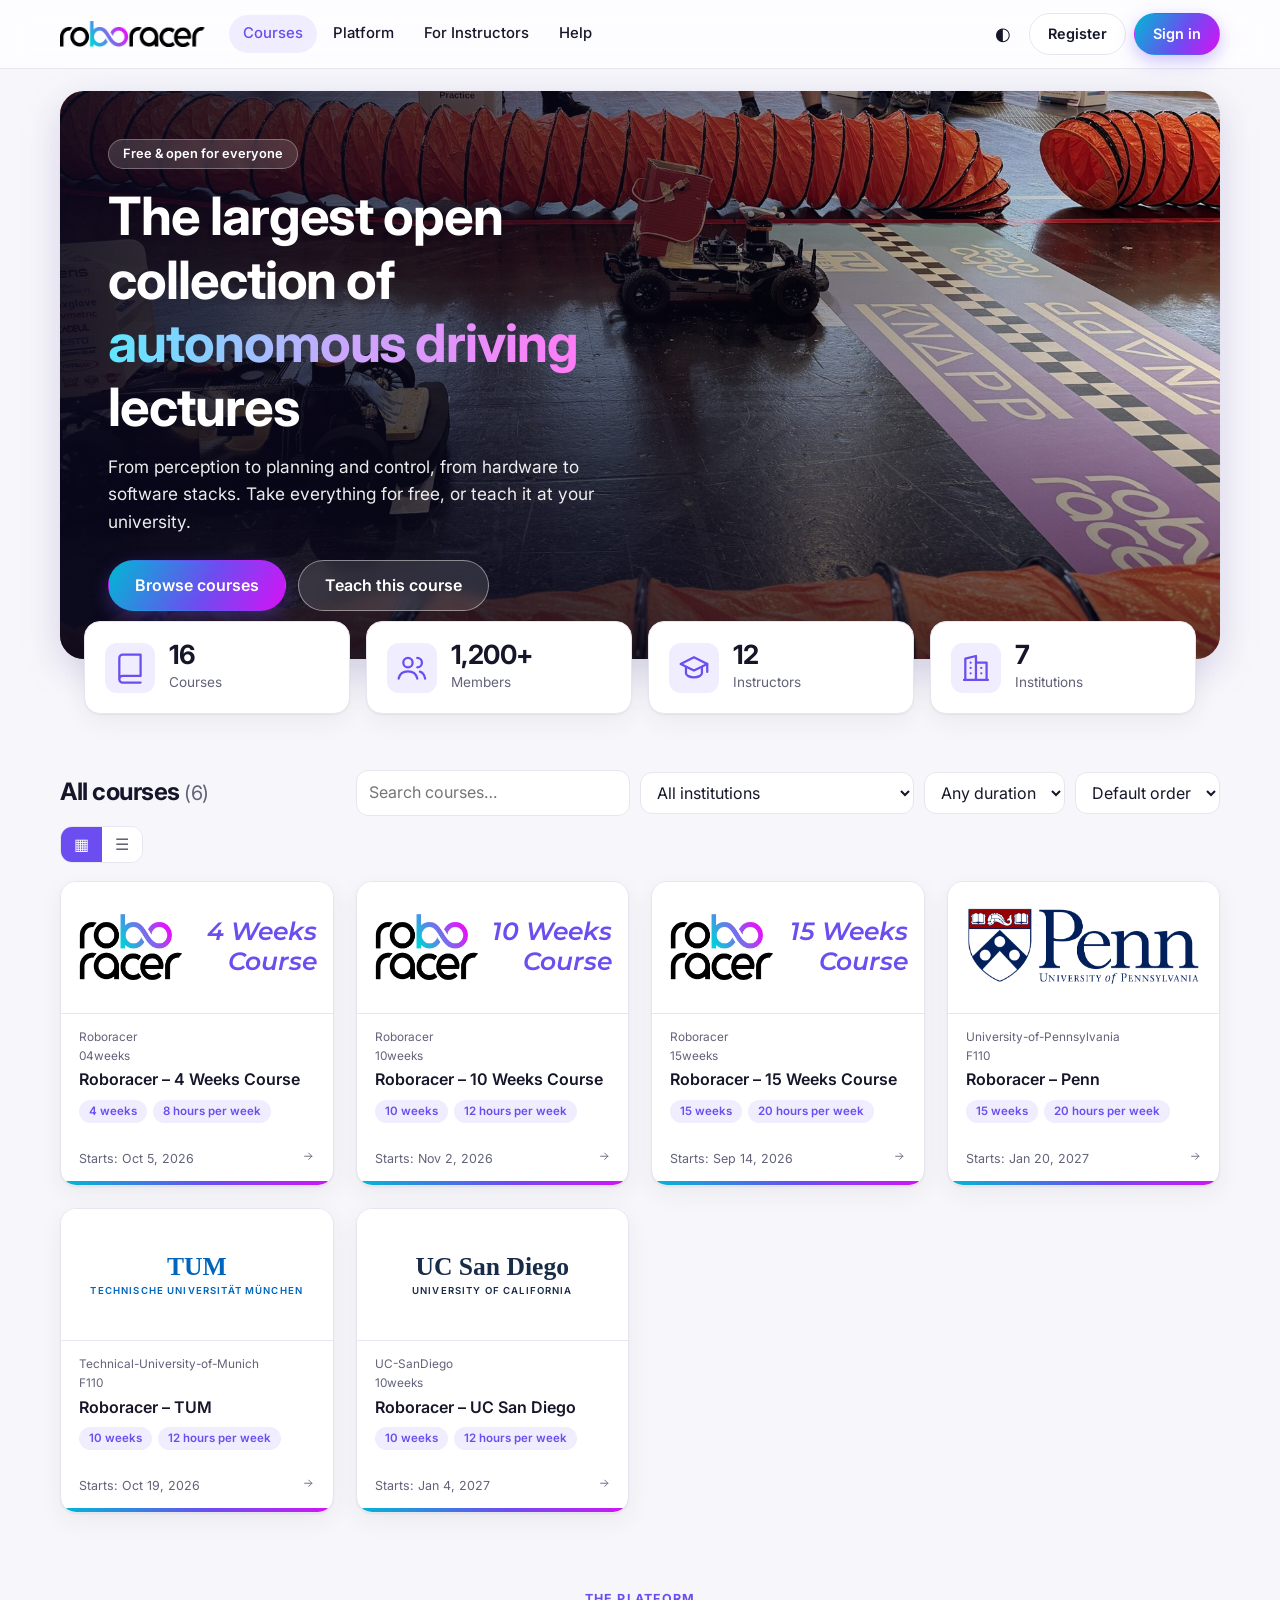
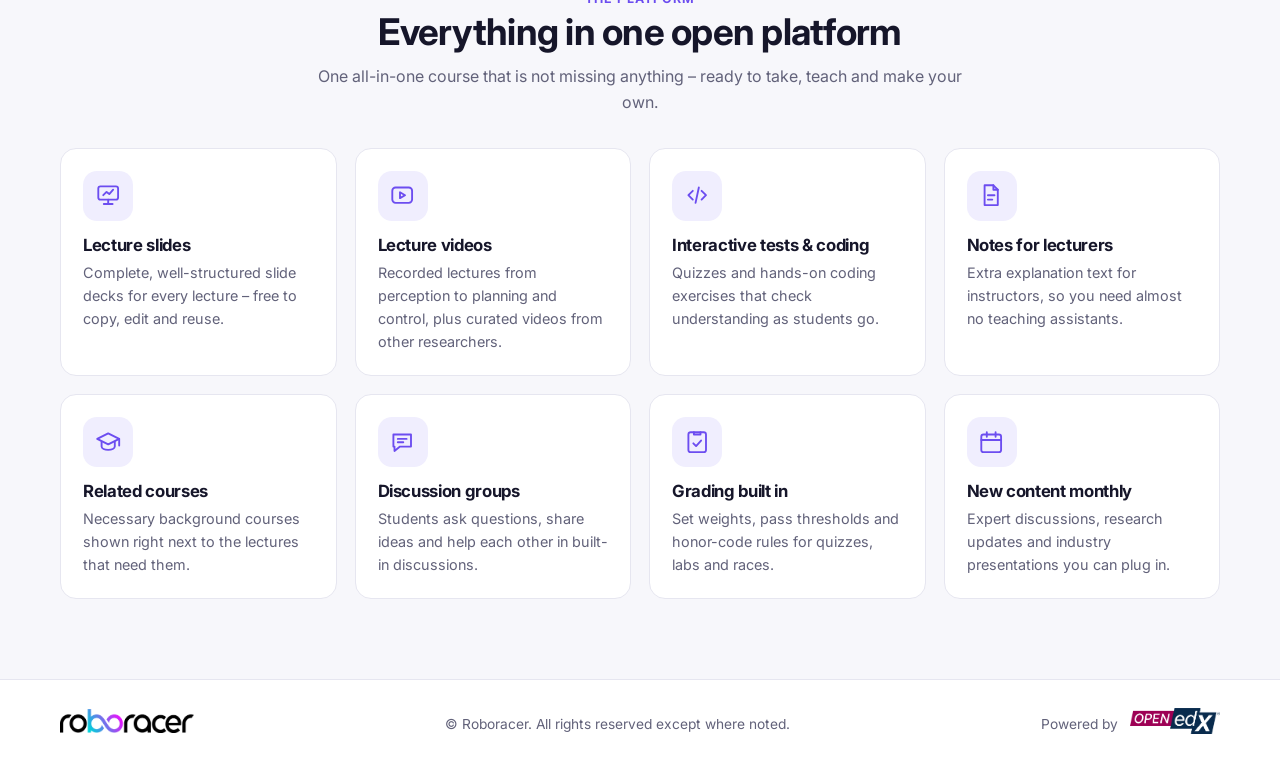
==== commit 5a2eca54: "Remove highlight blocks, vary course dates, reword how-it-works heading Co-Authored-By: Claude Sonne" ====
--- a/index.html
+++ b/index.html
@@ -8,7 +8,7 @@
 <link rel="icon" href="assets/logos/RoboRacer_SquareLogo.png">
 <link rel="preconnect" href="https://fonts.googleapis.com"><link rel="preconnect" href="https://fonts.gstatic.com" crossorigin>
 <link href="https://fonts.googleapis.com/css2?family=Inter:wght@400;500;600;700;800&family=Montserrat:ital,wght@1,600&display=swap" rel="stylesheet">
-<link rel="stylesheet" href="assets/css/style.css">
+<link rel="stylesheet" href="assets/css/style.css?v=4">
 </head>
 <body>
 <main class="wrap">
@@ -49,7 +49,7 @@
     <div class="features" id="features"></div>
   </section>
 </main>
-<script src="assets/js/app.js"></script>
+<script src="assets/js/app.js?v=4"></script>
 <script>
 shell("courses");
 const STATS = ["book", "users", "cap", "building"];
@@ -64,9 +64,7 @@
   ["grade", "Grading built in", "Set weights, pass thresholds and honor-code rules for quizzes, labs and races."],
   ["calendar", "New content monthly", "Expert discussions, research updates and industry presentations you can plug in."],
 ];
-const HL = [["copy", "Copy it, no licensing", "Copy the complete course for your own institution without any licensing."], ["palette", "Rebrand it", "Add your university or lab logo and your CI colours."], ["sliders", "Pick your lectures", "Teach Lectures 2–5, 8–13 and 15? Choose by prior knowledge, time and student interest."]];
-$("#features").innerHTML = FEATS.map(f => `<div class="feat"><div class="ico">${ic(f[0])}</div><h3>${f[1]}</h3><p>${f[2]}</p></div>`).join("") +
-  HL.map(f => `<div class="feat hl"><div class="ico">${ic(f[0])}</div><h3>${f[1]}</h3><p>${f[2]}</p></div>`).join("");
+$("#features").innerHTML = FEATS.map(f => `<div class="feat"><div class="ico">${ic(f[0])}</div><h3>${f[1]}</h3><p>${f[2]}</p></div>`).join("");
 
 const grid = $("#grid");
 [...new Set(COURSES.map(c => c.org))].forEach(o => $("#inst").insertAdjacentHTML("beforeend", `<option value="${o}">${o.replace(/-/g, " ")}</option>`));
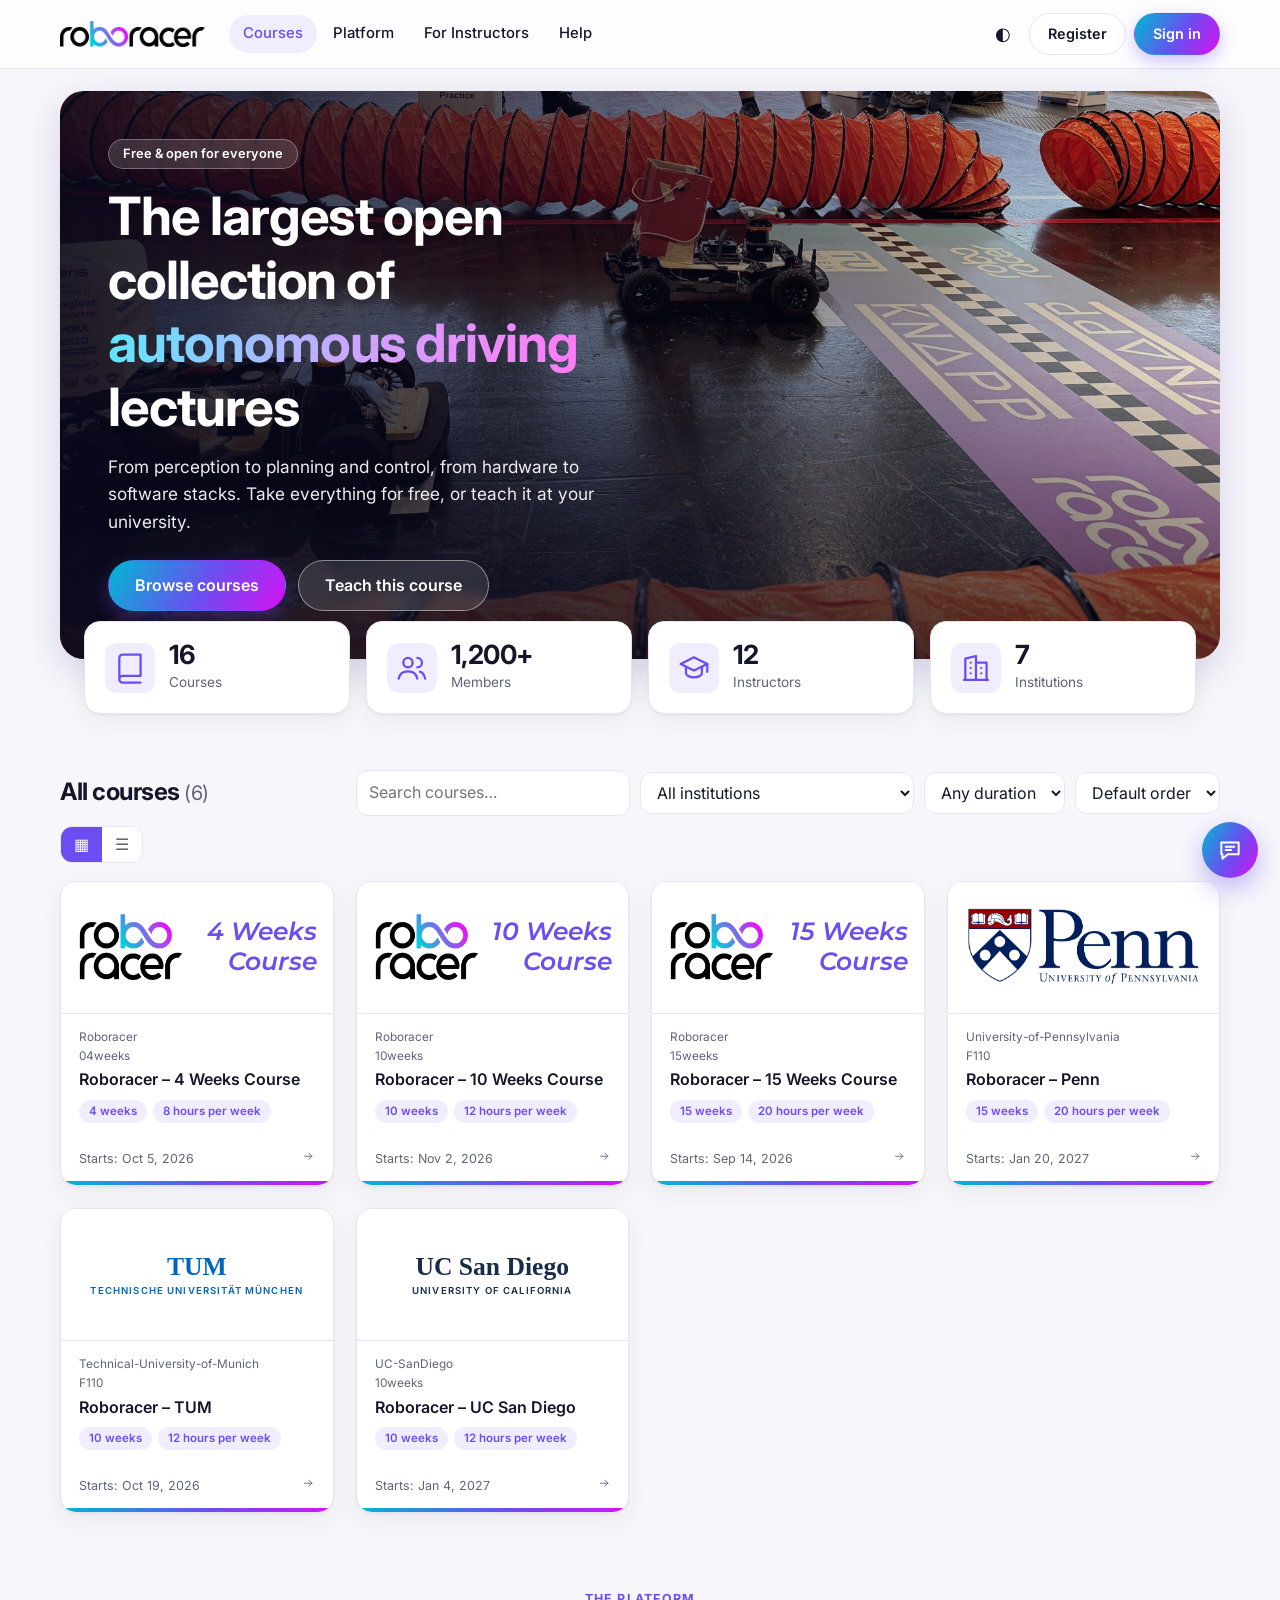
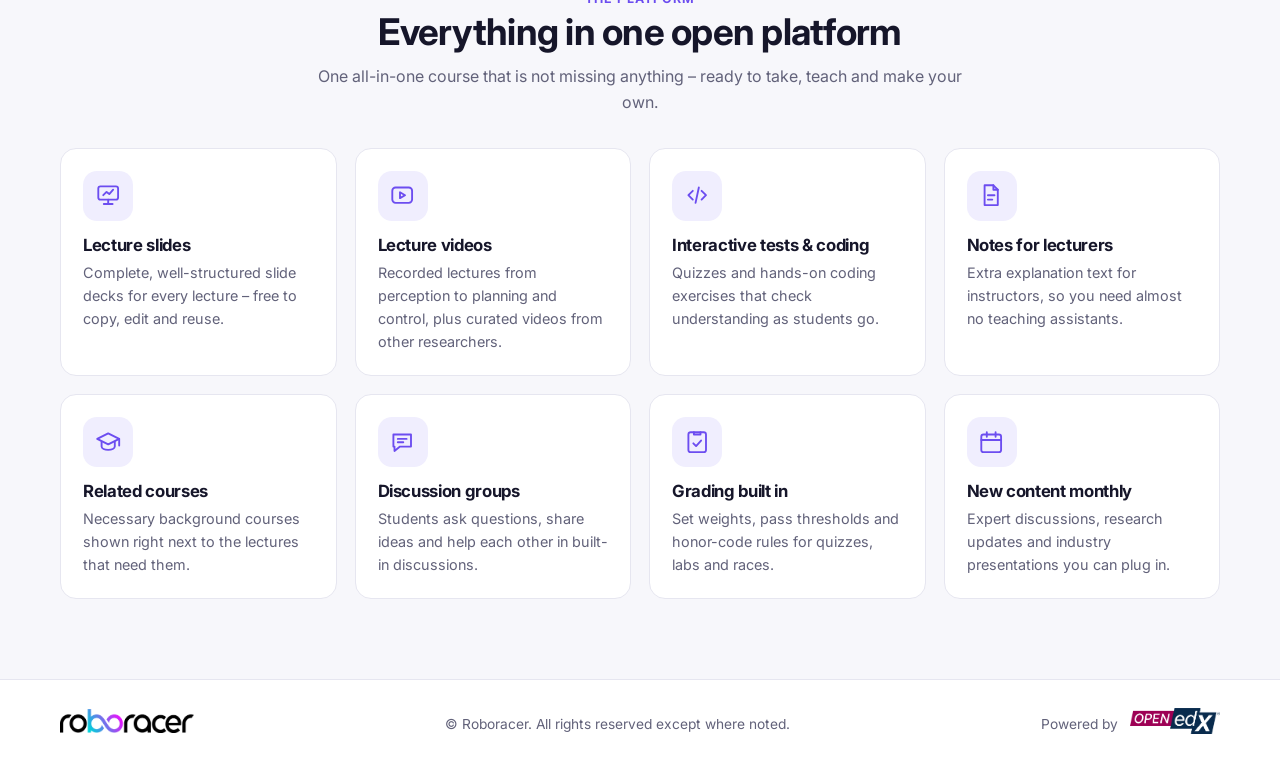
==== commit 5c29f0ee: "Add course-scoped chatbot: floating icon + simple rule-based Q&A Co-Authored-By: Claude Sonnet 5 <no" ====
--- a/index.html
+++ b/index.html
@@ -8,7 +8,7 @@
 <link rel="icon" href="assets/logos/RoboRacer_SquareLogo.png">
 <link rel="preconnect" href="https://fonts.googleapis.com"><link rel="preconnect" href="https://fonts.gstatic.com" crossorigin>
 <link href="https://fonts.googleapis.com/css2?family=Inter:wght@400;500;600;700;800&family=Montserrat:ital,wght@1,600&display=swap" rel="stylesheet">
-<link rel="stylesheet" href="assets/css/style.css?v=4">
+<link rel="stylesheet" href="assets/css/style.css?v=5">
 </head>
 <body>
 <main class="wrap">
@@ -49,9 +49,10 @@
     <div class="features" id="features"></div>
   </section>
 </main>
-<script src="assets/js/app.js?v=4"></script>
+<script src="assets/js/app.js?v=5"></script>
 <script>
 shell("courses");
+initChat(null);
 const STATS = ["book", "users", "cap", "building"];
 $$(".stat").forEach((s, i) => s.insertAdjacentHTML("afterbegin", ic(STATS[i])));
 const FEATS = [
--- a/assets/css/style.css
+++ b/assets/css/style.css
@@ -206,6 +206,30 @@
 footer .wrap{display:flex;justify-content:space-between;gap:16px;flex-wrap:wrap;align-items:center}
 footer .l img{height:24px;filter:var(--logo-filter)}
 footer .r{display:flex;align-items:center;gap:12px}footer .r img{height:26px}
+/* chatbot */
+.chat-fab{position:fixed;right:22px;bottom:22px;width:56px;height:56px;border-radius:50%;background:var(--grad);color:#fff;border:0;display:grid;place-items:center;cursor:pointer;box-shadow:0 10px 26px rgba(108,77,240,.4);z-index:55;transition:transform .15s}
+.chat-fab:hover{transform:scale(1.06)}.chat-fab .ic{width:26px;height:26px;stroke-width:1.8}
+.chat-panel{position:fixed;right:22px;bottom:90px;width:340px;max-width:calc(100vw - 32px);height:460px;max-height:calc(100vh - 140px);background:var(--card);border:1px solid var(--line);border-radius:20px;box-shadow:var(--shadow-lg);display:flex;flex-direction:column;overflow:hidden;z-index:55;opacity:0;pointer-events:none;transform:translateY(12px) scale(.98);transition:opacity .18s,transform .18s}
+.chat-panel.open{opacity:1;pointer-events:auto;transform:translateY(0) scale(1)}
+.chat-head{display:flex;align-items:center;gap:10px;padding:14px;background:var(--grad);color:#fff;flex:none}
+.chat-head-ico{width:34px;height:34px;border-radius:50%;background:rgba(255,255,255,.22);display:grid;place-items:center;flex:none}.chat-head-ico .ic{width:18px;height:18px}
+.chat-head-t{flex:1;min-width:0;line-height:1.25}.chat-head-t b{display:block;font-size:.92rem}
+.chat-head-t span{display:block;font-size:.76rem;opacity:.85;overflow:hidden;text-overflow:ellipsis;white-space:nowrap}
+.chat-head .icon-btn{color:#fff;flex:none}
+.chat-body{flex:1;overflow-y:auto;padding:14px;display:flex;flex-direction:column;gap:10px;background:var(--bg)}
+.chat-msg{max-width:84%;padding:9px 12px;border-radius:14px;font-size:.86rem;line-height:1.4;word-break:break-word}
+.chat-msg.bot{background:var(--card);border:1px solid var(--line);border-bottom-left-radius:4px;align-self:flex-start}
+.chat-msg.user{background:var(--grad);color:#fff;border-bottom-right-radius:4px;align-self:flex-end}
+.chat-msg.typing{display:flex;gap:4px;padding:12px 14px;align-items:center}
+.chat-msg.typing span{width:6px;height:6px;border-radius:50%;background:var(--muted);animation:chatTyping 1s infinite ease-in-out}
+.chat-msg.typing span:nth-child(2){animation-delay:.15s}.chat-msg.typing span:nth-child(3){animation-delay:.3s}
+@keyframes chatTyping{0%,60%,100%{opacity:.3;transform:translateY(0)}30%{opacity:1;transform:translateY(-3px)}}
+.chat-chips{display:flex;gap:6px;flex-wrap:wrap;padding:0 14px 10px;background:var(--bg);flex:none}
+.chat-chips button{border:1px solid var(--line);background:var(--card);color:var(--ink);border-radius:99px;padding:5px 11px;font-size:.76rem;cursor:pointer}
+.chat-chips button:hover{border-color:var(--accent);color:var(--accent)}
+.chat-form{display:flex;gap:8px;padding:12px;border-top:1px solid var(--line);background:var(--card);flex:none}
+.chat-form input{flex:1}.chat-form button{width:38px;height:38px;border-radius:50%;padding:0;flex:none}
+@media(max-width:480px){.chat-panel{right:16px;bottom:82px;width:calc(100vw - 32px)}.chat-fab{right:16px;bottom:16px}}
 @media(max-width:900px){.dash{grid-template-columns:1fr}.dnav{flex-direction:row;overflow:auto;padding:10px}.dnav .brand{display:none}.dnav button{white-space:nowrap}
 .flow{grid-template-columns:1fr 1fr;gap:20px}.flow .fs::before{display:none}.two{grid-template-columns:1fr}}
 @media(max-width:800px){.stats{grid-template-columns:repeat(2,1fr);margin:-30px 8px 0}.layout{grid-template-columns:1fr}.side{position:static}.menu-toggle{display:grid}
